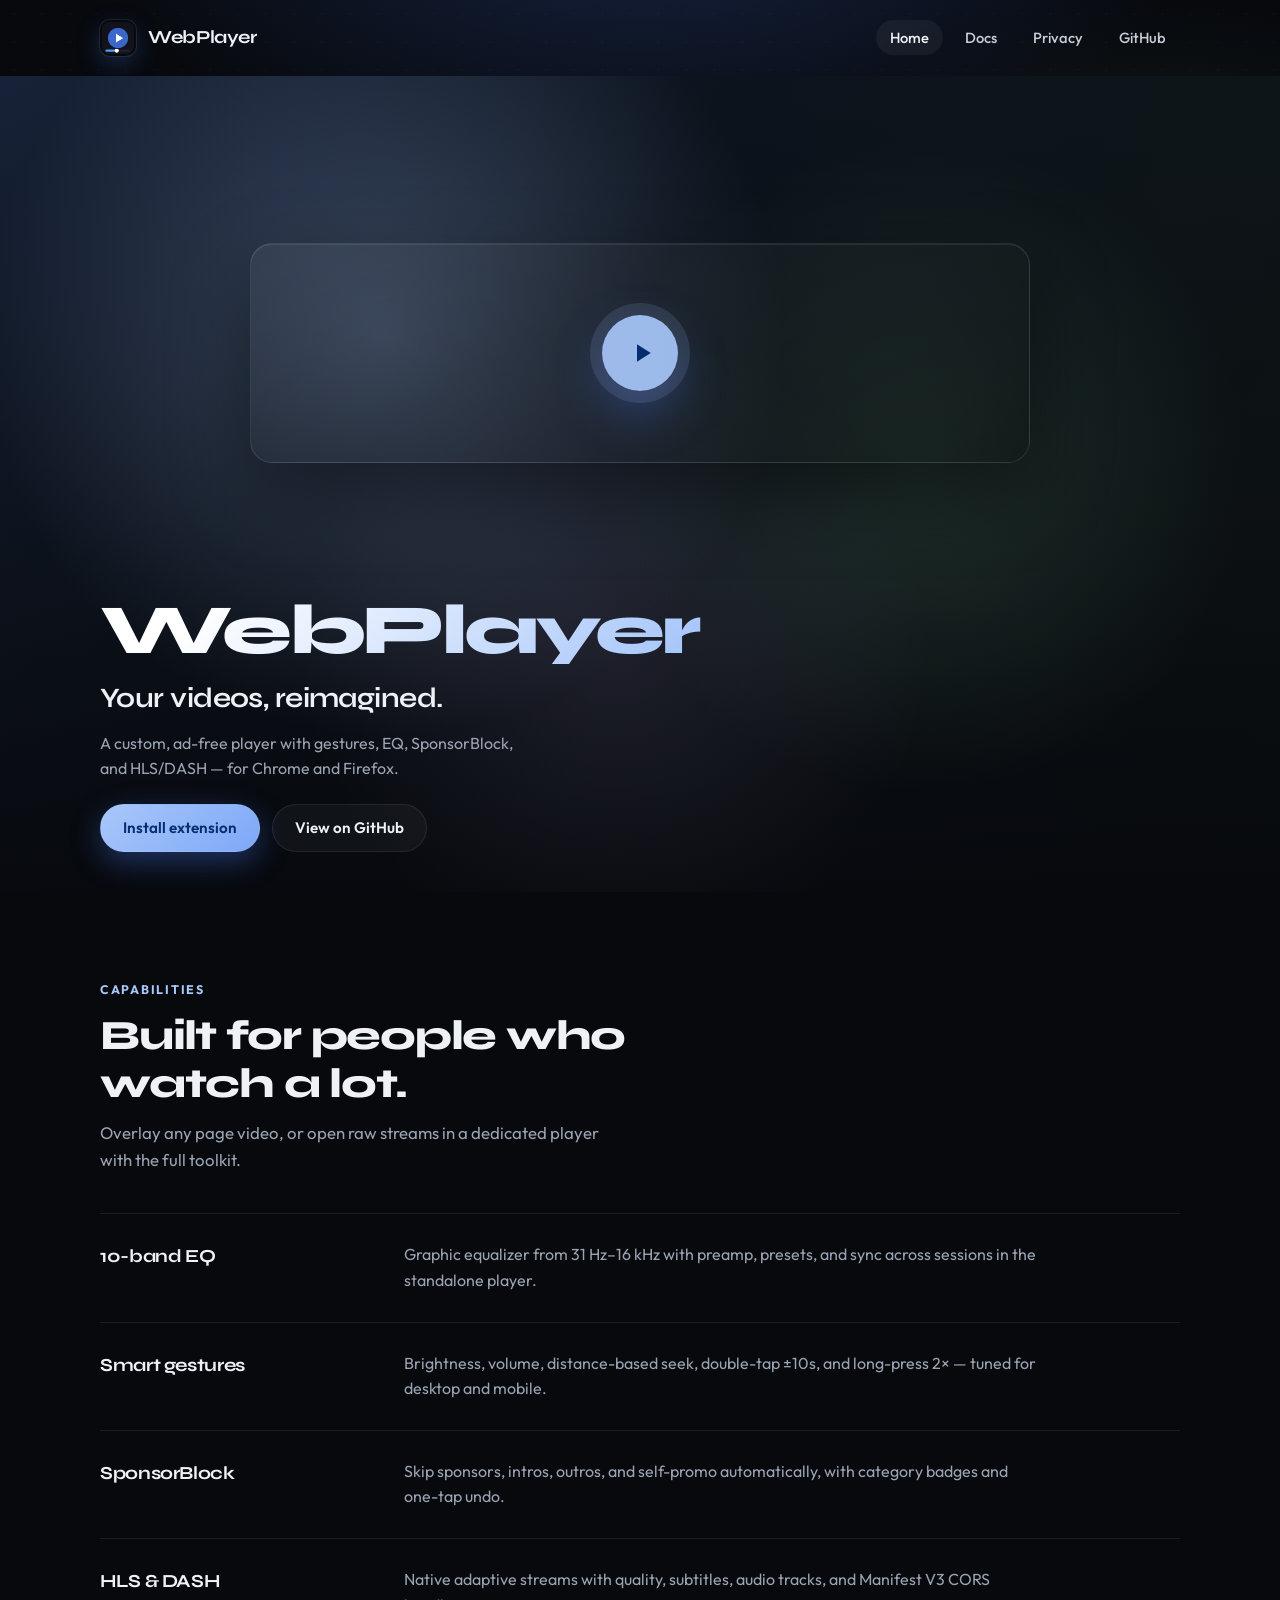
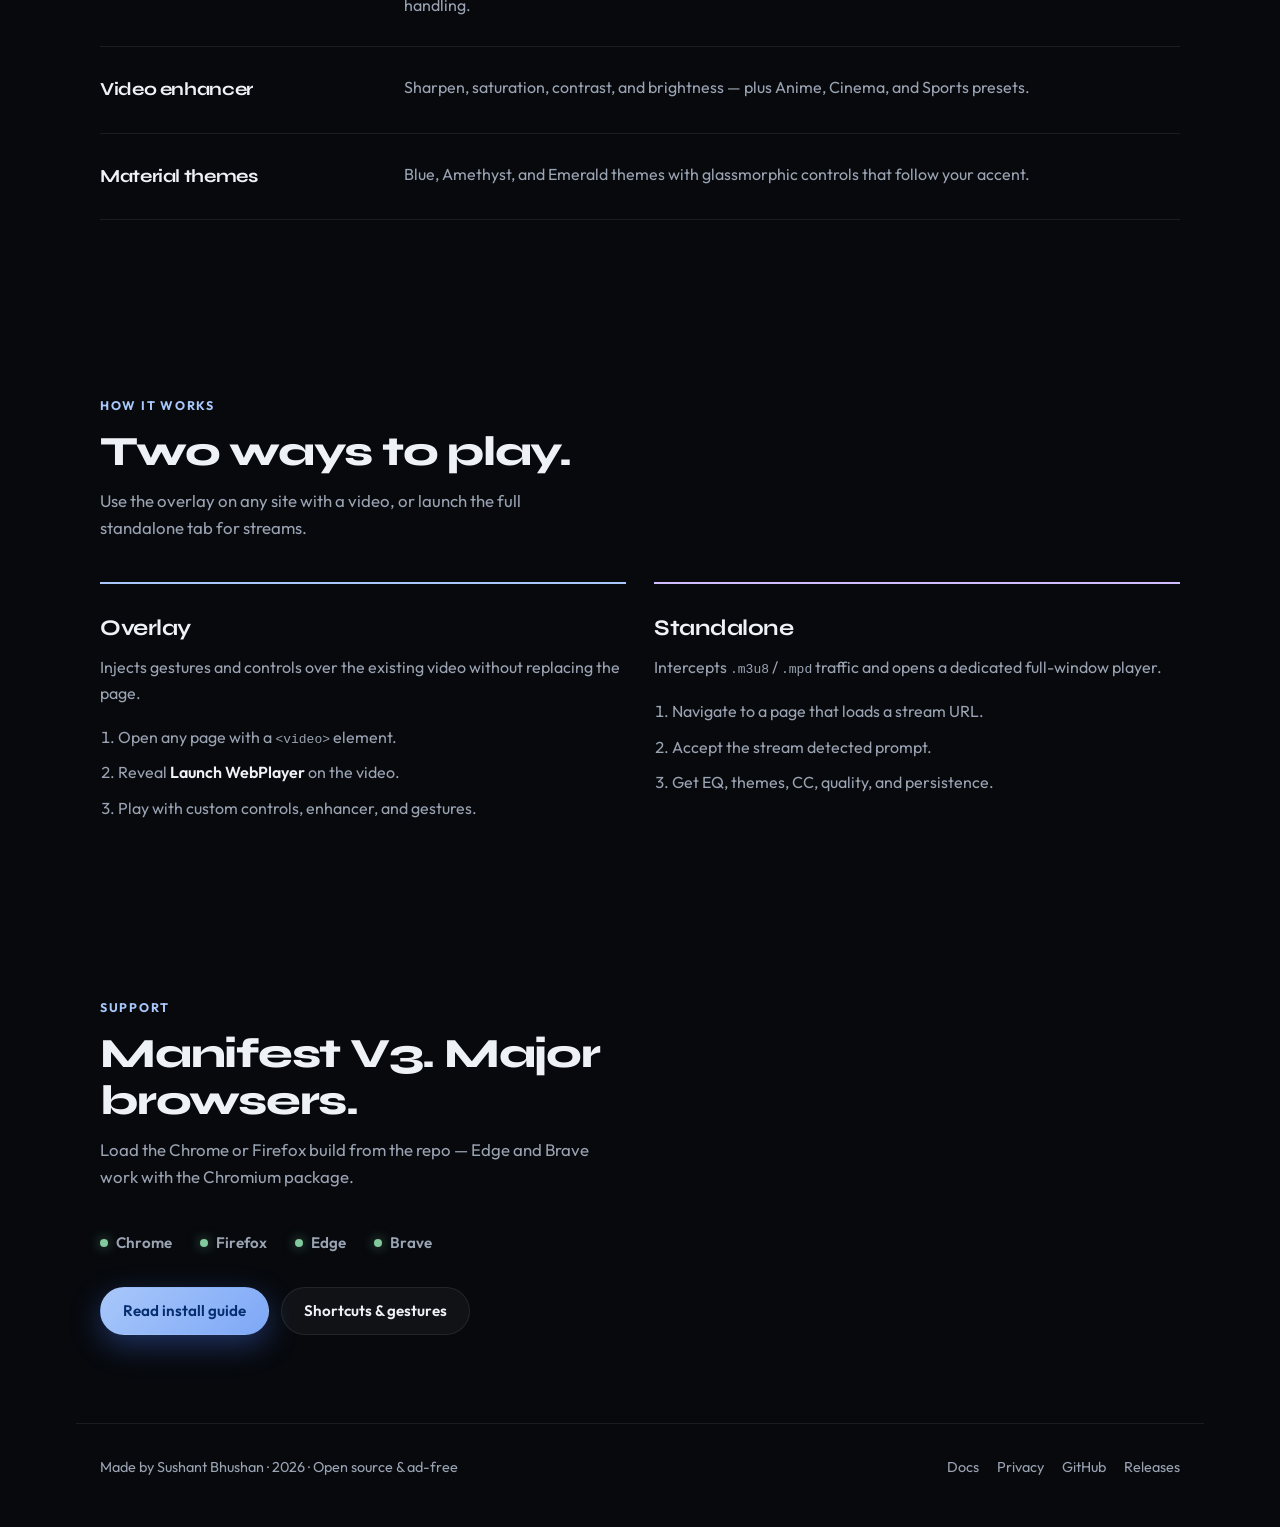
==== docs/index.html @ fa6baf74 "feat: add project marketing and documentation website" ====
<!DOCTYPE html>
<html lang="en">
<head>
  <meta charset="UTF-8">
  <meta name="viewport" content="width=device-width, initial-scale=1, viewport-fit=cover">
  <meta name="theme-color" content="#07090D">
  <meta name="description" content="WebPlayer — a feature-rich browser extension that replaces the standard web video experience with a custom, ad-free player.">
  <title>WebPlayer — Custom video player for the web</title>
  <link rel="icon" href="assets/icon32.png" type="image/png">
  <link rel="preconnect" href="https://fonts.googleapis.com">
  <link rel="preconnect" href="https://fonts.gstatic.com" crossorigin>
  <link href="https://fonts.googleapis.com/css2?family=Outfit:wght@400;500;600;700&family=Syne:wght@600;700;800&display=swap" rel="stylesheet">
  <link rel="stylesheet" href="assets/site.css">
</head>
<body>
  <div class="atmosphere" aria-hidden="true"></div>
  <div class="page">
    <header>
      <nav class="site-nav" aria-label="Primary">
        <a class="brand" href="index.html">
          <img src="assets/icon128.png" width="36" height="36" alt="">
          WebPlayer
        </a>
        <button class="nav-toggle" type="button" aria-expanded="false" aria-controls="nav-menu" aria-label="Menu">☰</button>
        <ul class="nav-links" id="nav-menu">
          <li><a href="index.html" aria-current="page">Home</a></li>
          <li><a href="docs.html">Docs</a></li>
          <li><a href="privacy.html">Privacy</a></li>
          <li><a href="https://github.com/sbhushan01/WebPlayer" rel="noopener noreferrer" target="_blank">GitHub</a></li>
        </ul>
      </nav>
    </header>

    <section class="hero" aria-label="Introduction">
      <div class="hero-visual" aria-hidden="true">
        <div class="hero-stage">
          <div class="play-mark">
            <svg viewBox="0 0 24 24" fill="currentColor" aria-hidden="true"><path d="M8 5v14l11-7z"/></svg>
          </div>
        </div>
      </div>
      <div class="hero-content">
        <p class="hero-brand">WebPlayer</p>
        <h1 class="hero-line">Your videos, reimagined.</h1>
        <p class="hero-sub">A custom, ad-free player with gestures, EQ, SponsorBlock, and HLS/DASH — for Chrome and Firefox.</p>
        <div class="cta-row">
          <a class="btn btn-primary" href="docs.html#install">Install extension</a>
          <a class="btn btn-ghost" href="https://github.com/sbhushan01/WebPlayer" rel="noopener noreferrer" target="_blank">View on GitHub</a>
        </div>
      </div>
    </section>

    <section class="section" id="features" aria-labelledby="features-title">
      <p class="section-kicker">Capabilities</p>
      <h2 class="section-title" id="features-title">Built for people who watch a lot.</h2>
      <p class="section-lead">Overlay any page video, or open raw streams in a dedicated player with the full toolkit.</p>

      <div class="feature-list">
        <div class="feature-row">
          <h3>10-band EQ</h3>
          <p>Graphic equalizer from 31 Hz–16 kHz with preamp, presets, and sync across sessions in the standalone player.</p>
        </div>
        <div class="feature-row">
          <h3>Smart gestures</h3>
          <p>Brightness, volume, distance-based seek, double-tap ±10s, and long-press 2× — tuned for desktop and mobile.</p>
        </div>
        <div class="feature-row">
          <h3>SponsorBlock</h3>
          <p>Skip sponsors, intros, outros, and self-promo automatically, with category badges and one-tap undo.</p>
        </div>
        <div class="feature-row">
          <h3>HLS &amp; DASH</h3>
          <p>Native adaptive streams with quality, subtitles, audio tracks, and Manifest V3 CORS handling.</p>
        </div>
        <div class="feature-row">
          <h3>Video enhancer</h3>
          <p>Sharpen, saturation, contrast, and brightness — plus Anime, Cinema, and Sports presets.</p>
        </div>
        <div class="feature-row">
          <h3>Material themes</h3>
          <p>Blue, Amethyst, and Emerald themes with glassmorphic controls that follow your accent.</p>
        </div>
      </div>
    </section>

    <section class="section" id="how" aria-labelledby="how-title">
      <p class="section-kicker">How it works</p>
      <h2 class="section-title" id="how-title">Two ways to play.</h2>
      <p class="section-lead">Use the overlay on any site with a video, or launch the full standalone tab for streams.</p>

      <div class="modes">
        <article class="mode">
          <h3>Overlay</h3>
          <p>Injects gestures and controls over the existing video without replacing the page.</p>
          <ol>
            <li>Open any page with a <code>&lt;video&gt;</code> element.</li>
            <li>Reveal <strong>Launch WebPlayer</strong> on the video.</li>
            <li>Play with custom controls, enhancer, and gestures.</li>
          </ol>
        </article>
        <article class="mode">
          <h3>Standalone</h3>
          <p>Intercepts <code>.m3u8</code> / <code>.mpd</code> traffic and opens a dedicated full-window player.</p>
          <ol>
            <li>Navigate to a page that loads a stream URL.</li>
            <li>Accept the stream detected prompt.</li>
            <li>Get EQ, themes, CC, quality, and persistence.</li>
          </ol>
        </article>
      </div>
    </section>

    <section class="section" aria-labelledby="browsers-title">
      <p class="section-kicker">Support</p>
      <h2 class="section-title" id="browsers-title">Manifest V3. Major browsers.</h2>
      <p class="section-lead">Load the Chrome or Firefox build from the repo — Edge and Brave work with the Chromium package.</p>
      <div class="browsers">
        <span><i aria-hidden="true"></i> Chrome</span>
        <span><i aria-hidden="true"></i> Firefox</span>
        <span><i aria-hidden="true"></i> Edge</span>
        <span><i aria-hidden="true"></i> Brave</span>
      </div>
      <div class="cta-row" style="margin-top: 32px;">
        <a class="btn btn-primary" href="docs.html#install">Read install guide</a>
        <a class="btn btn-ghost" href="docs.html">Shortcuts &amp; gestures</a>
      </div>
    </section>

    <footer class="site-footer">
      <p>Made by Sushant Bhushan · <span id="year">2026</span> · Open source &amp; ad-free</p>
      <ul class="footer-links">
        <li><a href="docs.html">Docs</a></li>
        <li><a href="privacy.html">Privacy</a></li>
        <li><a href="https://github.com/sbhushan01/WebPlayer" rel="noopener noreferrer" target="_blank">GitHub</a></li>
        <li><a href="https://github.com/sbhushan01/WebPlayer/releases" rel="noopener noreferrer" target="_blank">Releases</a></li>
      </ul>
    </footer>
  </div>
  <script src="assets/site.js"></script>
</body>
</html>
---- docs/assets/site.css ----
/* WebPlayer marketing site
   Brand: cinematic charcoal + Material blue accent
   Type: Syne (display) + Outfit (body)
*/

*, *::before, *::after { box-sizing: border-box; margin: 0; padding: 0; }

:root {
  --bg: #07090D;
  --bg-elevated: #10141C;
  --ink: #EEF1F6;
  --ink-muted: #9AA3B2;
  --accent: #A8C7FA;
  --accent-deep: #4A7FFF;
  --accent-on: #062E6F;
  --emerald: #82C99E;
  --amethyst: #D0BCFF;
  --line: rgba(255, 255, 255, 0.08);
  --glow: rgba(168, 199, 250, 0.35);
  --radius: 18px;
  --font-display: "Syne", "Segoe UI", sans-serif;
  --font-body: "Outfit", "Segoe UI", sans-serif;
  --max: 1080px;
  --ease: cubic-bezier(0.22, 1, 0.36, 1);
}

html { scroll-behavior: smooth; }

@media (prefers-reduced-motion: reduce) {
  html { scroll-behavior: auto; }
  *, *::before, *::after {
    animation-duration: 0.01ms !important;
    animation-iteration-count: 1 !important;
    transition-duration: 0.01ms !important;
  }
}

body {
  background: var(--bg);
  color: var(--ink);
  font-family: var(--font-body);
  font-weight: 400;
  line-height: 1.6;
  min-height: 100dvh;
  overflow-x: hidden;
  -webkit-font-smoothing: antialiased;
}

a { color: var(--accent); text-decoration: none; }
a:hover { text-decoration: underline; text-underline-offset: 3px; }
img { display: block; max-width: 100%; }

/* ── Atmosphere ─────────────────────────────────────────────── */
.atmosphere {
  position: fixed;
  inset: 0;
  z-index: 0;
  pointer-events: none;
  overflow: hidden;
  background:
    radial-gradient(ellipse 80% 55% at 50% -10%, rgba(74, 127, 255, 0.22), transparent 55%),
    radial-gradient(ellipse 50% 40% at 90% 20%, rgba(130, 201, 158, 0.08), transparent 50%),
    radial-gradient(ellipse 40% 35% at 10% 70%, rgba(208, 188, 255, 0.07), transparent 45%),
    var(--bg);
}

.atmosphere::after {
  content: "";
  position: absolute;
  inset: 0;
  background-image: radial-gradient(rgba(255, 255, 255, 0.035) 1px, transparent 1px);
  background-size: 28px 28px;
  mask-image: linear-gradient(to bottom, rgba(0, 0, 0, 0.7), transparent 70%);
}

.page {
  position: relative;
  z-index: 1;
}

/* ── Nav ─────────────────────────────────────────────────────── */
.site-nav {
  display: flex;
  align-items: center;
  justify-content: space-between;
  gap: 16px;
  max-width: calc(var(--max) + 48px);
  margin: 0 auto;
  padding: 20px 24px;
}

.brand {
  display: flex;
  align-items: center;
  gap: 12px;
  color: var(--ink);
  text-decoration: none;
  font-family: var(--font-display);
  font-weight: 700;
  font-size: 1.15rem;
  letter-spacing: -0.02em;
}

.brand:hover { text-decoration: none; color: var(--ink); }

.brand img {
  width: 36px;
  height: 36px;
  border-radius: 10px;
  box-shadow: 0 0 0 1px var(--line), 0 8px 24px rgba(74, 127, 255, 0.25);
}

.nav-links {
  display: flex;
  align-items: center;
  gap: 8px;
  list-style: none;
}

.nav-links a {
  color: #C5CDD8;
  font-size: 0.92rem;
  font-weight: 500;
  padding: 8px 14px;
  border-radius: 999px;
  text-decoration: none;
  transition: color 0.2s var(--ease), background 0.2s var(--ease);
}

.nav-links a:hover,
.nav-links a[aria-current="page"] {
  color: var(--ink);
  background: rgba(255, 255, 255, 0.05);
  text-decoration: none;
}

.nav-toggle {
  display: none;
  width: 44px;
  height: 44px;
  border: 1px solid var(--line);
  border-radius: 12px;
  background: rgba(255, 255, 255, 0.04);
  color: var(--ink);
  cursor: pointer;
  align-items: center;
  justify-content: center;
  font-size: 1.2rem;
}

/* ── Hero ────────────────────────────────────────────────────── */
.hero {
  position: relative;
  min-height: calc(100dvh - 84px);
  display: flex;
  flex-direction: column;
  justify-content: flex-end;
  overflow: hidden;
}

.hero-visual {
  position: absolute;
  inset: 0;
  z-index: 0;
}

.hero-stage {
  position: absolute;
  inset: 0;
  border-radius: 0;
  border: none;
  background:
    linear-gradient(180deg, rgba(7, 9, 13, 0.15) 0%, rgba(7, 9, 13, 0.55) 55%, rgba(7, 9, 13, 0.97) 100%),
    linear-gradient(120deg, #1a2740 0%, #0d1520 42%, #121a16 100%);
  box-shadow: none;
  overflow: hidden;
}

.hero-stage::before {
  content: "";
  position: absolute;
  inset: 0;
  background:
    radial-gradient(circle at 30% 32%, rgba(168, 199, 250, 0.28), transparent 38%),
    radial-gradient(circle at 72% 48%, rgba(130, 201, 158, 0.16), transparent 32%),
    radial-gradient(circle at 48% 70%, rgba(208, 188, 255, 0.1), transparent 36%);
  animation: glow-drift 14s ease-in-out infinite alternate;
}

.hero-stage::after {
  content: "";
  position: absolute;
  left: 50%;
  top: 34%;
  transform: translate(-50%, -50%);
  width: min(72%, 780px);
  height: min(28vh, 220px);
  border-radius: 22px;
  border: 1px solid rgba(255, 255, 255, 0.1);
  background: linear-gradient(160deg, rgba(255,255,255,0.05), rgba(0,0,0,0.25));
  box-shadow: 0 30px 80px rgba(0, 0, 0, 0.45), inset 0 1px 0 rgba(255,255,255,0.08);
  pointer-events: none;
}

.play-mark {
  position: absolute;
  top: 34%;
  left: 50%;
  transform: translate(-50%, -50%);
  width: 76px;
  height: 76px;
  border-radius: 50%;
  background: rgba(168, 199, 250, 0.92);
  color: var(--accent-on);
  display: grid;
  place-items: center;
  box-shadow: 0 0 0 12px rgba(168, 199, 250, 0.12), 0 20px 50px rgba(74, 127, 255, 0.35);
  animation: pulse-soft 3.2s ease-in-out infinite;
  z-index: 1;
}

.play-mark svg { width: 30px; height: 30px; margin-left: 3px; }

.hero-content {
  position: relative;
  z-index: 2;
  max-width: calc(var(--max) + 48px);
  margin: 0 auto;
  padding: 16px 24px 40px;
  width: 100%;
}

.hero-brand {
  font-family: var(--font-display);
  font-size: clamp(2.4rem, 7vw, 4.4rem);
  font-weight: 800;
  letter-spacing: -0.045em;
  line-height: 0.95;
  margin-bottom: 12px;
  background: linear-gradient(135deg, #fff 10%, var(--accent) 55%, var(--emerald) 100%);
  -webkit-background-clip: text;
  background-clip: text;
  -webkit-text-fill-color: transparent;
}

.hero-line {
  font-family: var(--font-display);
  font-size: clamp(1.2rem, 2.8vw, 1.75rem);
  font-weight: 650;
  letter-spacing: -0.02em;
  max-width: 22ch;
  margin-bottom: 10px;
}

.hero-sub {
  color: var(--ink-muted);
  font-size: 1rem;
  max-width: 40ch;
  margin-bottom: 22px;
}

.cta-row {
  display: flex;
  flex-wrap: wrap;
  gap: 12px;
  align-items: center;
}

.btn {
  display: inline-flex;
  align-items: center;
  justify-content: center;
  gap: 8px;
  min-height: 48px;
  padding: 0 22px;
  border-radius: 999px;
  font-family: var(--font-body);
  font-size: 0.95rem;
  font-weight: 600;
  border: 1px solid transparent;
  cursor: pointer;
  text-decoration: none;
  transition: transform 0.2s var(--ease), box-shadow 0.2s var(--ease), background 0.2s var(--ease);
}

.btn:hover { text-decoration: none; transform: translateY(-1px); }
.btn:active { transform: scale(0.98); }
.btn:focus-visible {
  outline: 2px solid var(--accent);
  outline-offset: 3px;
}

.btn-primary {
  background: linear-gradient(135deg, var(--accent), #7EA8F7);
  color: var(--accent-on);
  box-shadow: 0 10px 30px rgba(74, 127, 255, 0.35);
}

.btn-primary:hover { color: var(--accent-on); box-shadow: 0 14px 36px rgba(74, 127, 255, 0.45); }

.btn-ghost {
  background: rgba(255, 255, 255, 0.04);
  color: var(--ink);
  border-color: var(--line);
}

.btn-ghost:hover { background: rgba(255, 255, 255, 0.08); color: var(--ink); }

@keyframes glow-drift {
  from { transform: scale(1) translate(0, 0); opacity: 0.9; }
  to { transform: scale(1.08) translate(2%, -2%); opacity: 1; }
}

@keyframes pulse-soft {
  0%, 100% { transform: translate(-50%, -50%) scale(1); }
  50% { transform: translate(-50%, -50%) scale(1.04); }
}

@keyframes rise {
  from { opacity: 0; transform: translateY(18px); }
  to { opacity: 1; transform: translateY(0); }
}

.hero-content > * {
  animation: rise 0.7s var(--ease) both;
}
.hero-content > *:nth-child(2) { animation-delay: 0.08s; }
.hero-content > *:nth-child(3) { animation-delay: 0.14s; }
.hero-content > *:nth-child(4) { animation-delay: 0.2s; }

/* ── Sections ────────────────────────────────────────────────── */
.section {
  max-width: calc(var(--max) + 48px);
  margin: 0 auto;
  padding: 88px 24px;
}

.section-kicker {
  font-size: 0.78rem;
  font-weight: 700;
  letter-spacing: 0.14em;
  text-transform: uppercase;
  color: var(--accent);
  margin-bottom: 12px;
}

.section-title {
  font-family: var(--font-display);
  font-size: clamp(1.8rem, 4vw, 2.6rem);
  font-weight: 750;
  letter-spacing: -0.03em;
  line-height: 1.15;
  margin-bottom: 12px;
  max-width: 18ch;
}

.section-lead {
  color: var(--ink-muted);
  max-width: 46ch;
  font-size: 1.05rem;
  margin-bottom: 40px;
}

.feature-list {
  display: grid;
  gap: 0;
  border-top: 1px solid var(--line);
}

.feature-row {
  display: grid;
  grid-template-columns: minmax(140px, 0.35fr) 1fr;
  gap: 20px 32px;
  padding: 28px 0;
  border-bottom: 1px solid var(--line);
}

.feature-row h3 {
  font-family: var(--font-display);
  font-size: 1.15rem;
  font-weight: 700;
  letter-spacing: -0.02em;
}

.feature-row p {
  color: var(--ink-muted);
  max-width: 58ch;
}

.modes {
  display: grid;
  grid-template-columns: 1fr 1fr;
  gap: 28px;
}

.mode {
  padding: 8px 0 0;
  border-top: 2px solid var(--accent);
}

.mode:nth-child(2) { border-top-color: var(--amethyst); }

.mode h3 {
  font-family: var(--font-display);
  font-size: 1.4rem;
  font-weight: 700;
  margin: 18px 0 10px;
  letter-spacing: -0.02em;
}

.mode p { color: var(--ink-muted); margin-bottom: 18px; }

.mode ol {
  margin-left: 1.15rem;
  color: var(--ink-muted);
  display: grid;
  gap: 10px;
}

.mode ol strong { color: var(--ink); font-weight: 600; }

.browsers {
  display: flex;
  flex-wrap: wrap;
  gap: 12px 28px;
  color: var(--ink-muted);
  font-weight: 600;
  font-size: 0.95rem;
}

.browsers span {
  display: inline-flex;
  align-items: center;
  gap: 8px;
}

.browsers i {
  width: 8px;
  height: 8px;
  border-radius: 50%;
  background: var(--emerald);
  box-shadow: 0 0 12px rgba(130, 201, 158, 0.6);
}

/* ── Docs / Privacy prose ────────────────────────────────────── */
.prose-page {
  max-width: calc(var(--max) + 48px);
  margin: 0 auto;
  padding: 40px 24px 96px;
}

.prose-page h1 {
  font-family: var(--font-display);
  font-size: clamp(2.2rem, 5vw, 3.2rem);
  font-weight: 800;
  letter-spacing: -0.04em;
  margin-bottom: 12px;
}

.prose-page .lede {
  color: var(--ink-muted);
  font-size: 1.1rem;
  max-width: 48ch;
  margin-bottom: 40px;
}

.toc {
  display: flex;
  flex-wrap: wrap;
  gap: 8px;
  margin-bottom: 48px;
}

.toc a {
  color: var(--ink-muted);
  border: 1px solid var(--line);
  border-radius: 999px;
  padding: 8px 14px;
  font-size: 0.88rem;
  font-weight: 500;
  text-decoration: none;
}

.toc a:hover {
  color: var(--ink);
  background: rgba(255, 255, 255, 0.05);
  text-decoration: none;
}

.prose-block {
  padding: 36px 0;
  border-top: 1px solid var(--line);
}

.prose-block h2 {
  font-family: var(--font-display);
  font-size: 1.45rem;
  font-weight: 700;
  letter-spacing: -0.02em;
  margin-bottom: 14px;
  scroll-margin-top: 24px;
}

.prose-block p,
.prose-block li {
  color: var(--ink-muted);
  max-width: 62ch;
}

.prose-block p + p { margin-top: 12px; }

.prose-block ol,
.prose-block ul {
  margin: 12px 0 0 1.2rem;
  display: grid;
  gap: 8px;
}

.prose-block code,
.prose-page code {
  font-family: ui-monospace, "Cascadia Code", monospace;
  font-size: 0.9em;
  background: rgba(255, 255, 255, 0.06);
  padding: 0.1em 0.4em;
  border-radius: 6px;
  color: var(--accent);
}

.shortcut-table,
.gesture-table {
  width: 100%;
  max-width: 640px;
  border-collapse: collapse;
  margin-top: 16px;
}

.shortcut-table th,
.shortcut-table td,
.gesture-table th,
.gesture-table td {
  text-align: left;
  padding: 12px 0;
  border-bottom: 1px solid var(--line);
  vertical-align: top;
}

.shortcut-table th,
.gesture-table th {
  color: var(--ink-muted);
  font-size: 0.78rem;
  font-weight: 600;
  letter-spacing: 0.08em;
  text-transform: uppercase;
}

.shortcut-table td:first-child,
.gesture-table td:first-child {
  width: 42%;
  color: var(--ink);
  font-weight: 600;
}

.shortcut-table kbd {
  display: inline-block;
  background: rgba(255, 255, 255, 0.07);
  border: 1px solid var(--line);
  border-radius: 8px;
  padding: 3px 8px;
  font-family: ui-monospace, monospace;
  font-size: 0.82rem;
  color: var(--accent);
}

.note {
  margin-top: 16px;
  padding: 14px 16px;
  border-left: 3px solid var(--accent);
  background: rgba(168, 199, 250, 0.06);
  color: var(--ink-muted);
  max-width: 62ch;
  border-radius: 0 12px 12px 0;
}

/* ── Footer ──────────────────────────────────────────────────── */
.site-footer {
  border-top: 1px solid var(--line);
  max-width: calc(var(--max) + 48px);
  margin: 0 auto;
  padding: 32px 24px 48px;
  display: flex;
  flex-wrap: wrap;
  gap: 16px 32px;
  justify-content: space-between;
  color: var(--ink-muted);
  font-size: 0.9rem;
}

.footer-links {
  display: flex;
  flex-wrap: wrap;
  gap: 8px 18px;
  list-style: none;
}

.footer-links a {
  color: var(--ink-muted);
  text-decoration: none;
}

.footer-links a:hover { color: var(--ink); }

/* ── Responsive ──────────────────────────────────────────────── */
@media (max-width: 800px) {
  .nav-toggle { display: inline-flex; }

  .nav-links {
    display: none;
    position: absolute;
    top: 76px;
    right: 24px;
    left: 24px;
    flex-direction: column;
    align-items: stretch;
    padding: 12px;
    background: rgba(16, 20, 28, 0.96);
    border: 1px solid var(--line);
    border-radius: 16px;
    backdrop-filter: blur(16px);
    z-index: 20;
  }

  .nav-links.open { display: flex; }

  .hero-stage::after {
    width: min(88%, 920px);
    height: min(32vh, 220px);
    top: 38%;
  }
  .play-mark { width: 64px; height: 64px; top: 38%; }
  .play-mark svg { width: 26px; height: 26px; }

  .feature-row { grid-template-columns: 1fr; gap: 8px; }
  .modes { grid-template-columns: 1fr; }
  .section { padding: 64px 24px; }
}

@media (max-width: 480px) {
  .hero-brand { font-size: 2.6rem; }
  .cta-row .btn { width: 100%; }
}
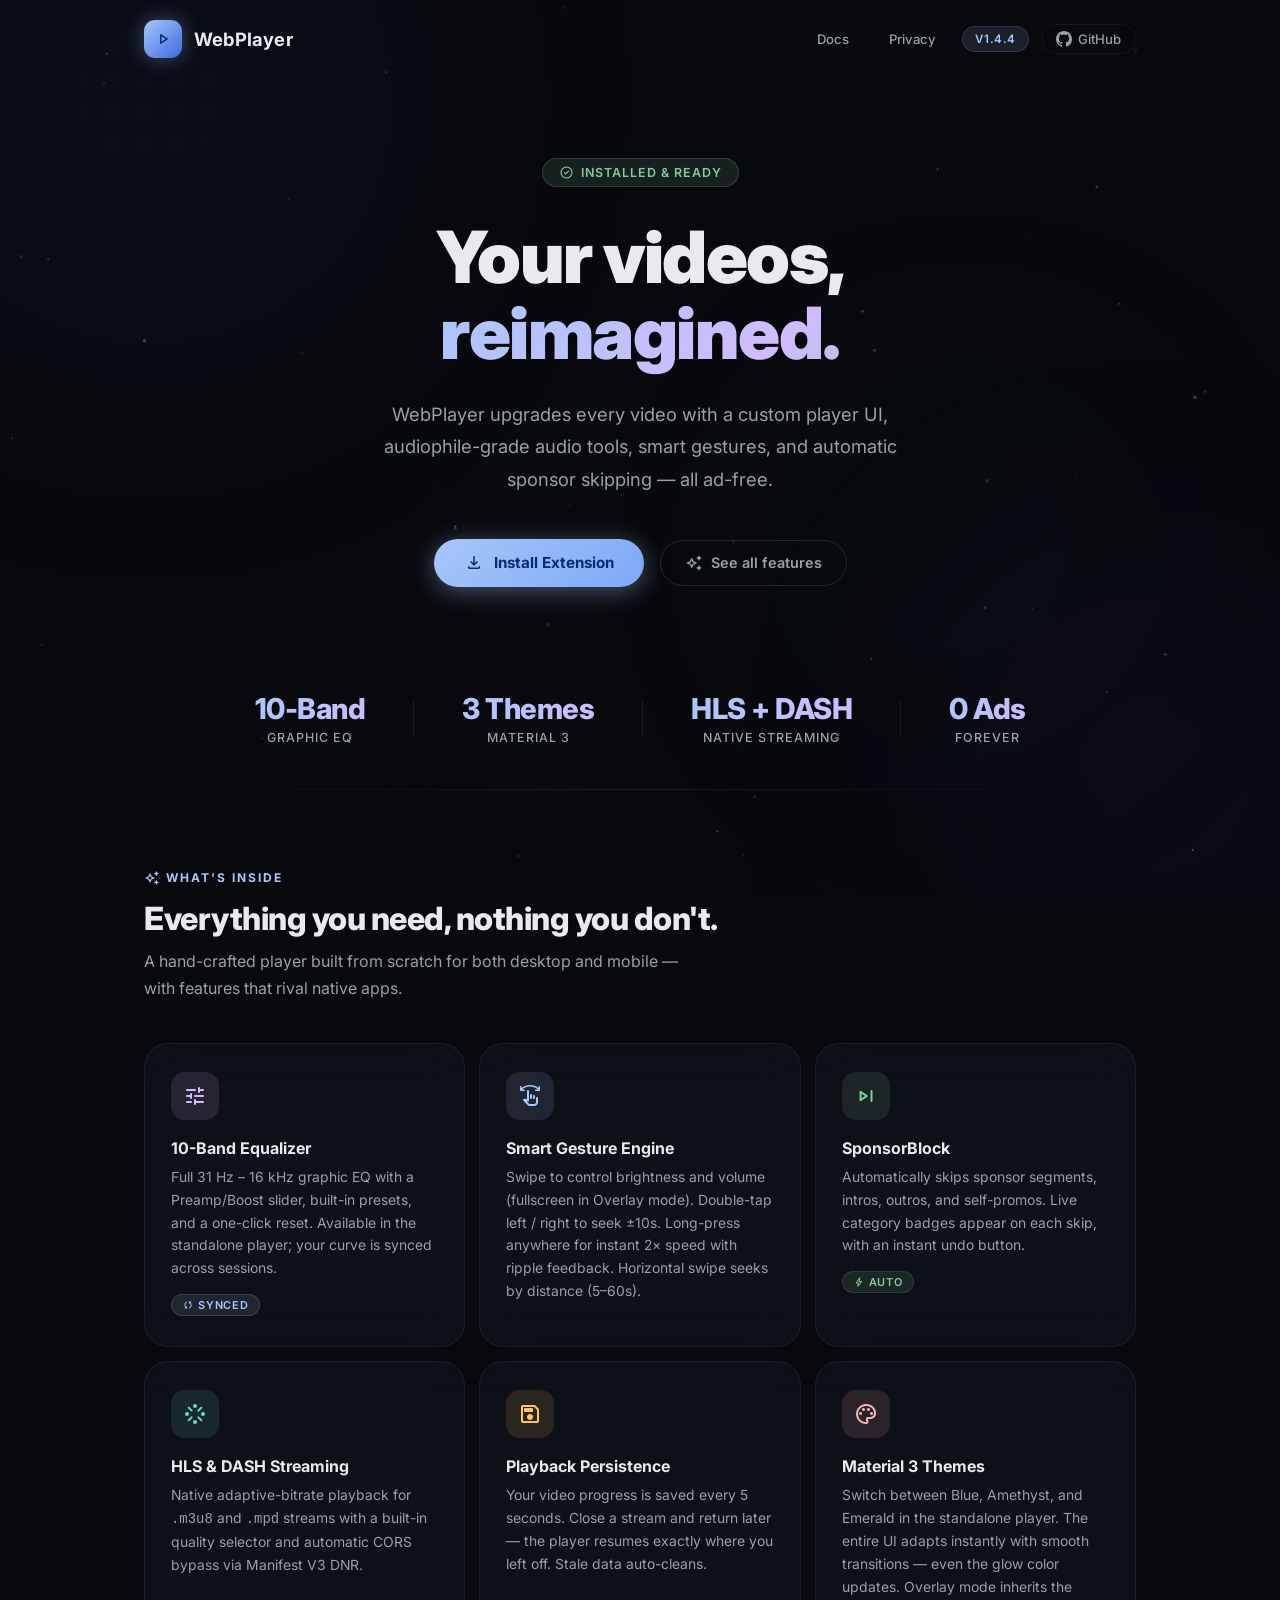
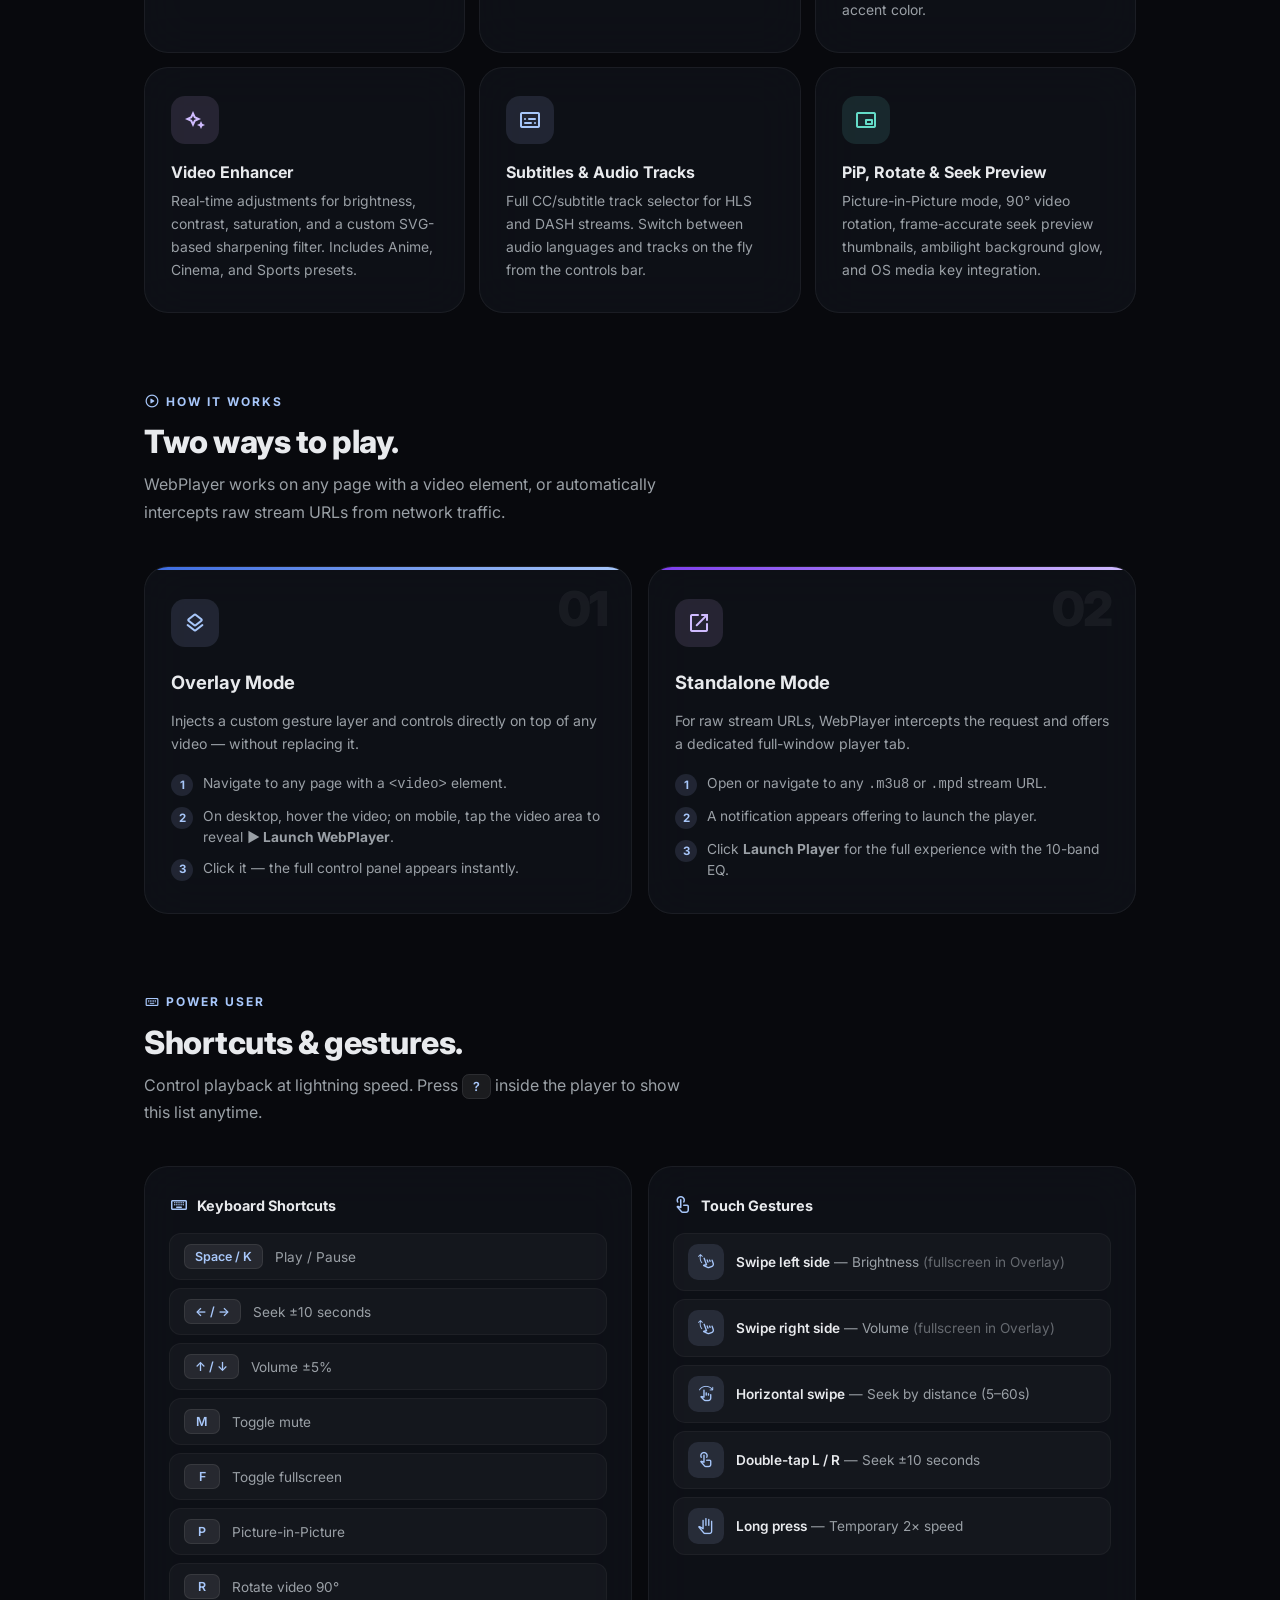
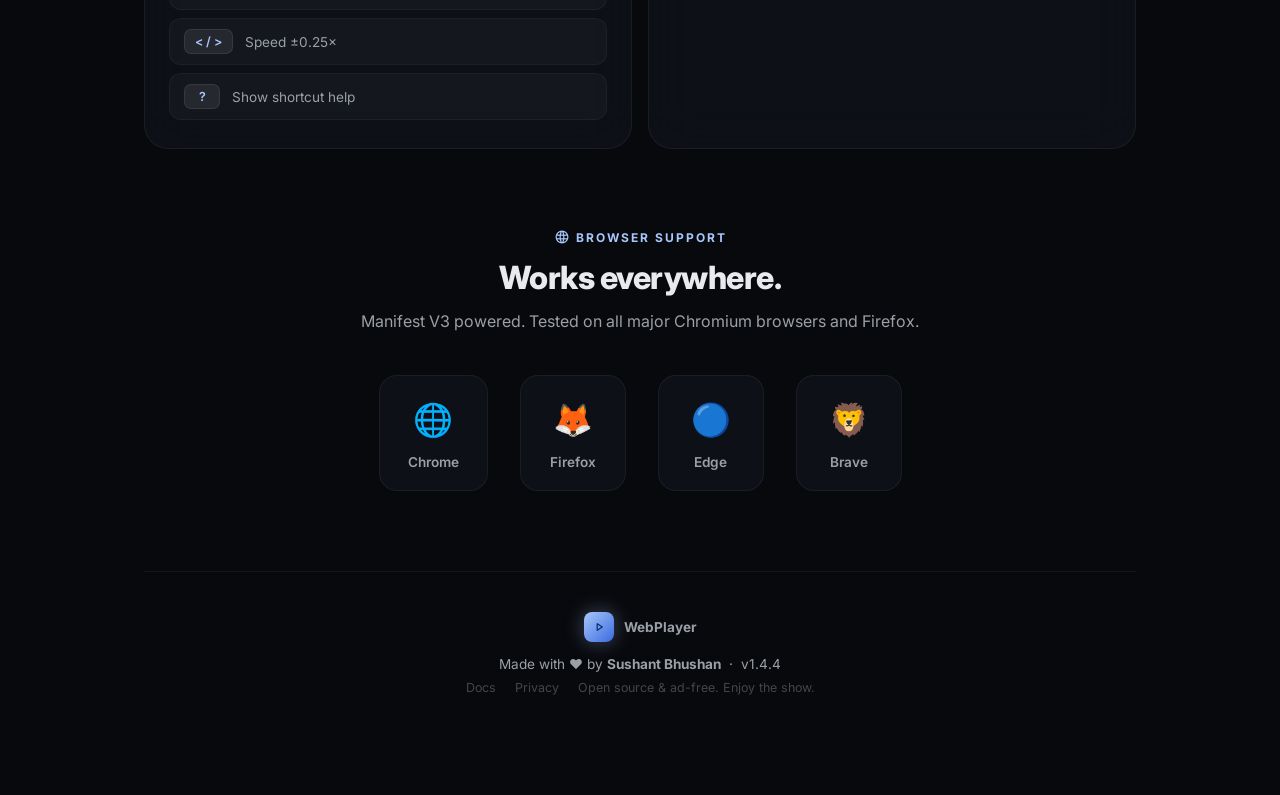
==== commit 07440ad2: "feat: add documentation index page and welcome script" ====
--- a/docs/index.html
+++ b/docs/index.html
@@ -1,141 +1,898 @@
 <!DOCTYPE html>
 <html lang="en">
 <head>
-  <meta charset="UTF-8">
-  <meta name="viewport" content="width=device-width, initial-scale=1, viewport-fit=cover">
-  <meta name="theme-color" content="#07090D">
-  <meta name="description" content="WebPlayer — a feature-rich browser extension that replaces the standard web video experience with a custom, ad-free player.">
-  <title>WebPlayer — Custom video player for the web</title>
-  <link rel="icon" href="assets/icon32.png" type="image/png">
-  <link rel="preconnect" href="https://fonts.googleapis.com">
-  <link rel="preconnect" href="https://fonts.gstatic.com" crossorigin>
-  <link href="https://fonts.googleapis.com/css2?family=Outfit:wght@400;500;600;700&family=Syne:wght@600;700;800&display=swap" rel="stylesheet">
-  <link rel="stylesheet" href="assets/site.css">
+    <meta charset="UTF-8">
+    <meta name="viewport" content="width=device-width, initial-scale=1.0">
+    <meta name="theme-color" content="#08090D">
+    <title>WebPlayer</title>
+    <link href="https://fonts.googleapis.com/css2?family=Inter:wght@300;400;500;600;700;900&display=swap" rel="stylesheet">
+    <link href="https://fonts.googleapis.com/css2?family=Material+Symbols+Rounded:opsz,wght,FILL,GRAD@24,400,1,0" rel="stylesheet">
+    <style>
+        *, *::before, *::after { box-sizing: border-box; margin: 0; padding: 0; }
+
+        :root {
+            --bg:               #08090D;
+            --bg-alt:           #0E1018;
+            --surface:          rgba(18, 20, 28, 0.65);
+            --surface-solid:    #12141C;
+            --primary:          #A8C7FA;
+            --primary-dim:      rgba(168, 199, 250, 0.12);
+            --primary-glow:     rgba(168, 199, 250, 0.45);
+            --secondary:        #D0BCFF;
+            --secondary-dim:    rgba(208, 188, 255, 0.12);
+            --tertiary:         #82C99E;
+            --tertiary-dim:     rgba(130, 201, 158, 0.12);
+            --amber:            #FFC764;
+            --amber-dim:        rgba(255, 199, 100, 0.12);
+            --teal:             #64DCC8;
+            --teal-dim:         rgba(100, 220, 200, 0.12);
+            --rose:             #F2B8B5;
+            --rose-dim:         rgba(242, 184, 181, 0.12);
+            --on-surface:       #E8EAED;
+            --on-surface-var:   #9AA0A6;
+            --glass-border:     1px solid rgba(255, 255, 255, 0.06);
+            --glass-border-hl:  1px solid rgba(255, 255, 255, 0.12);
+            --shadow-lg:        0 8px 40px rgba(0,0,0,0.5);
+            --shadow-glow:      0 0 60px rgba(168,199,250,0.08);
+            --radius-xl:        24px;
+            --radius-lg:        18px;
+            --radius-md:        12px;
+            --radius-sm:        8px;
+            --transition:       cubic-bezier(0.4, 0, 0.2, 1);
+        }
+
+        html { scroll-behavior: smooth; }
+
+        body {
+            background: var(--bg);
+            color: var(--on-surface);
+            font-family: 'Inter', system-ui, -apple-system, sans-serif;
+            min-height: 100vh;
+            overflow-x: hidden;
+            -webkit-font-smoothing: antialiased;
+            -moz-osx-font-smoothing: grayscale;
+        }
+
+        /* ── Animated background ───────────────────────────────────────────── */
+        .bg-canvas {
+            position: fixed; inset: 0; z-index: 0;
+            overflow: hidden; pointer-events: none;
+        }
+        #particles-canvas {
+            position: absolute; inset: 0;
+            width: 100%; height: 100%;
+        }
+        .bg-orb {
+            position: absolute; border-radius: 50%;
+            filter: blur(140px); opacity: 0.12;
+            animation: orb-drift 24s ease-in-out infinite alternate;
+            will-change: transform;
+        }
+        .bg-orb-1 {
+            width: 700px; height: 700px;
+            background: radial-gradient(circle, #3B6AE0, transparent 70%);
+            top: -250px; left: -200px;
+            animation-duration: 20s;
+        }
+        .bg-orb-2 {
+            width: 550px; height: 550px;
+            background: radial-gradient(circle, #7C3AED, transparent 70%);
+            bottom: -150px; right: -150px;
+            animation-duration: 26s; animation-delay: -10s;
+        }
+        .bg-orb-3 {
+            width: 400px; height: 400px;
+            background: radial-gradient(circle, #059669, transparent 70%);
+            top: 40%; left: 60%;
+            animation-duration: 30s; animation-delay: -6s;
+        }
+        @keyframes orb-drift {
+            0%   { transform: translate(0, 0) scale(1); }
+            33%  { transform: translate(50px, -40px) scale(1.06); }
+            66%  { transform: translate(-30px, 25px) scale(0.94); }
+            100% { transform: translate(40px, 15px) scale(1.1); }
+        }
+
+        /* Dot grid */
+        .bg-grid {
+            position: fixed; inset: 0; z-index: 0; pointer-events: none;
+            background-image: radial-gradient(rgba(255,255,255,0.03) 1px, transparent 1px);
+            background-size: 32px 32px;
+        }
+
+        /* ── Layout ───────────────────────────────────────────────────────── */
+        .page-wrapper {
+            position: relative; z-index: 1;
+            max-width: 1040px; margin: 0 auto;
+            padding: 0 24px 100px;
+        }
+
+        /* ── Navbar ───────────────────────────────────────────────────────── */
+        .topbar {
+            display: flex; align-items: center; justify-content: space-between;
+            padding: 20px 0;
+            animation: fade-down 0.6s var(--transition) both;
+        }
+        .topbar-logo {
+            display: flex; align-items: center; gap: 12px;
+        }
+        .logo-icon {
+            width: 38px; height: 38px; border-radius: 11px;
+            background: linear-gradient(135deg, #A8C7FA 0%, #3B6AE0 100%);
+            display: flex; align-items: center; justify-content: center;
+            box-shadow: 0 0 20px rgba(168,199,250,0.35);
+            flex-shrink: 0;
+        }
+        .logo-icon .material-symbols-rounded { font-size: 20px; color: #062E6F; }
+        .logo-text {
+            font-size: 1.15rem; font-weight: 700; color: var(--on-surface);
+            letter-spacing: 0.2px;
+        }
+        .topbar-right { display: flex; align-items: center; gap: 12px; }
+        .version-badge {
+            font-size: 0.72rem; font-weight: 600; padding: 5px 12px;
+            background: var(--primary-dim); color: var(--primary);
+            border-radius: 20px; border: 1px solid rgba(168,199,250,0.15);
+            letter-spacing: 0.6px; text-transform: uppercase;
+        }
+        .github-link {
+            display: flex; align-items: center; gap: 6px;
+            font-size: 0.82rem; font-weight: 500; color: var(--on-surface-var);
+            text-decoration: none; padding: 6px 14px; border-radius: 20px;
+            border: var(--glass-border);
+            transition: all 0.25s var(--transition);
+        }
+        .github-link:hover { color: var(--on-surface); background: rgba(255,255,255,0.06); border-color: rgba(255,255,255,0.12); }
+        .github-link:focus-visible { outline: 2px solid var(--primary); outline-offset: 2px; }
+        .github-link svg { width: 16px; height: 16px; fill: currentColor; }
+
+        /* ── Hero ─────────────────────────────────────────────────────────── */
+        .hero {
+            text-align: center;
+            padding: 80px 0 72px;
+            animation: fade-up 0.8s var(--transition) both;
+        }
+        .hero-badge-row {
+            display: flex; align-items: center; justify-content: center; gap: 10px;
+            margin-bottom: 32px;
+            flex-wrap: wrap;
+        }
+        .hero-badge {
+            display: inline-flex; align-items: center; gap: 7px;
+            font-size: 0.78rem; font-weight: 600; letter-spacing: 1px;
+            text-transform: uppercase;
+            padding: 6px 16px; border-radius: 20px;
+        }
+        .hero-badge--installed {
+            color: var(--tertiary);
+            background: var(--tertiary-dim);
+            border: 1px solid rgba(130, 201, 158, 0.2);
+        }
+        .hero-badge--installed .material-symbols-rounded { font-size: 15px; }
+        .hero-badge--new {
+            color: var(--amber);
+            background: var(--amber-dim);
+            border: 1px solid rgba(255, 199, 100, 0.2);
+        }
+        .hero-badge--new .material-symbols-rounded { font-size: 15px; }
+
+        .hero-heading {
+            font-size: clamp(2.8rem, 7vw, 4.5rem);
+            font-weight: 900;
+            line-height: 1.05;
+            letter-spacing: -1.5px;
+            margin-bottom: 28px;
+        }
+        .hero-heading .gradient-text {
+            background: linear-gradient(135deg, #A8C7FA 0%, #D0BCFF 40%, #82C99E 80%, #64DCC8 100%);
+            background-size: 200% 200%;
+            animation: gradient-shift 6s ease-in-out infinite;
+            -webkit-background-clip: text; -webkit-text-fill-color: transparent;
+            background-clip: text;
+        }
+        @keyframes gradient-shift {
+            0%, 100% { background-position: 0% 50%; }
+            50%      { background-position: 100% 50%; }
+        }
+
+        .hero-sub {
+            font-size: 1.15rem; font-weight: 400;
+            color: var(--on-surface-var);
+            max-width: 580px; margin: 0 auto 44px;
+            line-height: 1.75;
+        }
+        .hero-actions {
+            display: flex; align-items: center; justify-content: center;
+            gap: 16px; flex-wrap: wrap;
+        }
+        .hero-cta {
+            display: inline-flex; align-items: center; gap: 10px;
+            background: linear-gradient(135deg, #A8C7FA 0%, #7EA8F7 100%);
+            color: #062E6F;
+            font-weight: 700; font-size: 0.95rem;
+            padding: 14px 30px; border-radius: 50px;
+            border: none; cursor: pointer;
+            box-shadow: 0 4px 24px rgba(168,199,250,0.4);
+            transition: all 0.25s var(--transition);
+            text-decoration: none;
+        }
+        .hero-cta:hover {
+            transform: translateY(-2px) scale(1.03);
+            box-shadow: 0 8px 40px rgba(168,199,250,0.55);
+        }
+        .hero-cta:focus-visible {
+            outline: 2px solid var(--primary);
+            outline-offset: 3px;
+        }
+        .hero-cta:active { transform: scale(0.97); }
+        .hero-cta .material-symbols-rounded { font-size: 20px; }
+
+        .hero-secondary {
+            display: inline-flex; align-items: center; gap: 8px;
+            background: transparent; color: var(--on-surface-var);
+            font-weight: 600; font-size: 0.9rem;
+            padding: 13px 24px; border-radius: 50px;
+            border: var(--glass-border-hl); cursor: pointer;
+            transition: all 0.25s var(--transition);
+            text-decoration: none;
+        }
+        .hero-secondary:hover { color: var(--on-surface); background: rgba(255,255,255,0.06); }
+        .hero-secondary:focus-visible { outline: 2px solid var(--primary); outline-offset: 3px; }
+        .hero-secondary .material-symbols-rounded { font-size: 18px; }
+
+        /* ── Stats row ────────────────────────────────────────────────────── */
+        .stats-row {
+            display: flex; align-items: center; justify-content: center;
+            gap: 48px; padding: 32px 0;
+            margin-bottom: 12px;
+            animation: fade-up 0.8s 0.15s var(--transition) both;
+        }
+        .stat-item { text-align: center; }
+        .stat-value {
+            font-size: 1.8rem; font-weight: 800;
+            background: linear-gradient(135deg, var(--primary), var(--secondary));
+            -webkit-background-clip: text; -webkit-text-fill-color: transparent;
+            background-clip: text;
+            letter-spacing: -0.5px;
+        }
+        .stat-label {
+            font-size: 0.78rem; font-weight: 500; color: var(--on-surface-var);
+            text-transform: uppercase; letter-spacing: 1px;
+            margin-top: 4px;
+        }
+        .stat-divider {
+            width: 1px; height: 36px; background: rgba(255,255,255,0.08);
+        }
+
+        /* ── Divider ──────────────────────────────────────────────────────── */
+        .divider {
+            height: 1px;
+            background: linear-gradient(90deg, transparent, rgba(255,255,255,0.08), transparent);
+            margin: 0 0 80px;
+        }
+
+        /* ── Section titles ───────────────────────────────────────────────── */
+        .section { margin-bottom: 80px; }
+        .section-header {
+            margin-bottom: 40px;
+        }
+        .section-label {
+            display: inline-flex; align-items: center; gap: 6px;
+            font-size: 0.75rem; font-weight: 700; letter-spacing: 2px;
+            text-transform: uppercase; color: var(--primary);
+            margin-bottom: 14px;
+        }
+        .section-label .material-symbols-rounded { font-size: 16px; }
+        .section-title {
+            font-size: 2rem; font-weight: 800; margin-bottom: 10px;
+            letter-spacing: -0.5px; line-height: 1.2;
+        }
+        .section-desc {
+            font-size: 1rem; color: var(--on-surface-var); line-height: 1.7;
+            max-width: 560px;
+        }
+
+        /* ── Feature cards ────────────────────────────────────────────────── */
+        .features-grid {
+            display: grid;
+            grid-template-columns: repeat(auto-fill, minmax(280px, 1fr));
+            gap: 14px;
+        }
+        .feature-card {
+            background: var(--surface);
+            backdrop-filter: blur(24px); -webkit-backdrop-filter: blur(24px);
+            border: var(--glass-border); border-radius: var(--radius-xl);
+            padding: 28px 26px 30px;
+            transition: transform 0.35s var(--transition), box-shadow 0.35s ease, border-color 0.35s;
+            position: relative; overflow: hidden;
+            animation: fade-up 0.6s var(--transition) both;
+        }
+        .feature-card::before {
+            content: ''; position: absolute; inset: 0; opacity: 0;
+            background: radial-gradient(ellipse at top left, var(--card-glow, rgba(168,199,250,0.08)) 0%, transparent 65%);
+            transition: opacity 0.45s; pointer-events: none;
+        }
+        .feature-card:hover {
+            transform: translateY(-5px);
+            box-shadow: var(--shadow-lg), var(--shadow-glow);
+            border-color: rgba(255,255,255,0.12);
+        }
+        .feature-card:hover::before { opacity: 1; }
+
+        .feature-card:nth-child(1)  { animation-delay: 0.05s; --card-glow: rgba(208,188,255,0.1); }
+        .feature-card:nth-child(2)  { animation-delay: 0.10s; --card-glow: rgba(168,199,250,0.1); }
+        .feature-card:nth-child(3)  { animation-delay: 0.15s; --card-glow: rgba(130,201,158,0.1); }
+        .feature-card:nth-child(4)  { animation-delay: 0.20s; --card-glow: rgba(100,220,200,0.1); }
+        .feature-card:nth-child(5)  { animation-delay: 0.25s; --card-glow: rgba(255,199,100,0.1); }
+        .feature-card:nth-child(6)  { animation-delay: 0.30s; --card-glow: rgba(242,184,181,0.1); }
+        .feature-card:nth-child(7)  { animation-delay: 0.35s; --card-glow: rgba(168,199,250,0.1); }
+        .feature-card:nth-child(8)  { animation-delay: 0.40s; --card-glow: rgba(208,188,255,0.1); }
+        .feature-card:nth-child(9)  { animation-delay: 0.45s; --card-glow: rgba(130,201,158,0.1); }
+
+        .card-icon-wrap {
+            width: 48px; height: 48px; border-radius: 14px;
+            display: flex; align-items: center; justify-content: center;
+            margin-bottom: 18px; flex-shrink: 0;
+        }
+        .card-icon-wrap .material-symbols-rounded { font-size: 24px; }
+        .icon-blue   { background: var(--primary-dim);   color: var(--primary); }
+        .icon-purple { background: var(--secondary-dim); color: var(--secondary); }
+        .icon-green  { background: var(--tertiary-dim);  color: var(--tertiary); }
+        .icon-amber  { background: var(--amber-dim);     color: var(--amber); }
+        .icon-teal   { background: var(--teal-dim);      color: var(--teal); }
+        .icon-rose   { background: var(--rose-dim);      color: var(--rose); }
+
+        .card-title {
+            font-size: 1rem; font-weight: 700; margin-bottom: 8px; color: var(--on-surface);
+        }
+        .card-desc {
+            font-size: 0.87rem; color: var(--on-surface-var); line-height: 1.65;
+        }
+        .card-tag {
+            display: inline-flex; align-items: center; gap: 4px;
+            font-size: 0.68rem; font-weight: 600; letter-spacing: 0.8px;
+            text-transform: uppercase; padding: 3px 10px;
+            border-radius: 12px; margin-top: 14px;
+        }
+        .card-tag--synced {
+            background: var(--primary-dim); color: var(--primary);
+            border: 1px solid rgba(168,199,250,0.15);
+        }
+        .card-tag--auto {
+            background: var(--tertiary-dim); color: var(--tertiary);
+            border: 1px solid rgba(130,201,158,0.15);
+        }
+
+        /* ── Modes showcase ───────────────────────────────────────────────── */
+        .modes-grid {
+            display: grid; grid-template-columns: 1fr 1fr; gap: 16px;
+        }
+        .mode-card {
+            background: var(--surface);
+            backdrop-filter: blur(24px); -webkit-backdrop-filter: blur(24px);
+            border: var(--glass-border); border-radius: var(--radius-xl);
+            padding: 32px 26px; display: flex; flex-direction: column; gap: 14px;
+            position: relative; overflow: hidden;
+            transition: transform 0.35s var(--transition), box-shadow 0.35s ease;
+            animation: fade-up 0.6s var(--transition) both;
+        }
+        .mode-card:hover { transform: translateY(-5px); box-shadow: var(--shadow-lg); }
+        .mode-card:first-child { animation-delay: 0.05s; }
+        .mode-card:last-child  { animation-delay: 0.12s; }
+        .mode-card-accent {
+            position: absolute; top: 0; left: 0; right: 0; height: 3px;
+        }
+        .accent-blue   { background: linear-gradient(90deg, #3B6AE0, #A8C7FA); }
+        .accent-purple { background: linear-gradient(90deg, #7C3AED, #D0BCFF); }
+        .mode-number {
+            font-size: 3rem; font-weight: 900; opacity: 0.05;
+            line-height: 1; position: absolute; right: 24px; top: 18px;
+            pointer-events: none; letter-spacing: -2px;
+        }
+        .mode-title {
+            font-size: 1.15rem; font-weight: 700; margin-bottom: 2px;
+        }
+        .mode-desc {
+            font-size: 0.88rem; color: var(--on-surface-var); line-height: 1.65;
+            flex: 1;
+        }
+        .mode-steps {
+            display: flex; flex-direction: column; gap: 10px; margin-top: 4px;
+        }
+        .mode-step {
+            display: flex; align-items: flex-start; gap: 10px;
+            font-size: 0.86rem; color: var(--on-surface-var); line-height: 1.5;
+        }
+        .step-num {
+            min-width: 22px; height: 22px; border-radius: 50%;
+            background: var(--primary-dim); color: var(--primary);
+            font-size: 0.72rem; font-weight: 700;
+            display: flex; align-items: center; justify-content: center;
+            flex-shrink: 0; margin-top: 1px;
+        }
+
+        /* ── Shortcuts ────────────────────────────────────────────────────── */
+        .shortcuts-container {
+            display: grid; grid-template-columns: 1fr 1fr; gap: 16px;
+        }
+        .shortcuts-panel {
+            background: var(--surface);
+            backdrop-filter: blur(24px); -webkit-backdrop-filter: blur(24px);
+            border: var(--glass-border); border-radius: var(--radius-xl);
+            padding: 28px 24px;
+            animation: fade-up 0.6s var(--transition) both;
+        }
+        .shortcuts-panel:first-child { animation-delay: 0.05s; }
+        .shortcuts-panel:last-child  { animation-delay: 0.1s; }
+        .shortcuts-panel-title {
+            display: flex; align-items: center; gap: 8px;
+            font-size: 0.9rem; font-weight: 700; margin-bottom: 18px;
+            color: var(--on-surface);
+        }
+        .shortcuts-panel-title .material-symbols-rounded { font-size: 20px; color: var(--primary); }
+
+        .shortcuts-grid {
+            display: flex; flex-direction: column; gap: 8px;
+        }
+        .shortcut-row {
+            display: flex; align-items: center; gap: 12px;
+            background: rgba(255,255,255,0.03);
+            border: 1px solid rgba(255,255,255,0.04);
+            border-radius: var(--radius-md); padding: 10px 14px;
+            transition: border-color 0.2s, background 0.2s;
+        }
+        .shortcut-row:hover { border-color: rgba(255,255,255,0.1); background: rgba(255,255,255,0.05); }
+        kbd {
+            background: rgba(255,255,255,0.08); border-radius: 7px;
+            padding: 4px 10px; font-family: 'Inter', monospace;
+            font-size: 0.78rem; font-weight: 600; color: var(--primary);
+            border: 1px solid rgba(255,255,255,0.08);
+            white-space: nowrap; flex-shrink: 0;
+            min-width: 36px; text-align: center;
+        }
+        .shortcut-label {
+            font-size: 0.85rem; color: var(--on-surface-var);
+        }
+
+        /* Touch gestures */
+        .gesture-row {
+            display: flex; align-items: center; gap: 12px;
+            background: rgba(255,255,255,0.03);
+            border: 1px solid rgba(255,255,255,0.04);
+            border-radius: var(--radius-md); padding: 10px 14px;
+            transition: border-color 0.2s, background 0.2s;
+        }
+        .gesture-row:hover { border-color: rgba(255,255,255,0.1); background: rgba(255,255,255,0.05); }
+        .gesture-icon {
+            width: 36px; height: 36px; border-radius: 10px;
+            background: var(--primary-dim);
+            display: flex; align-items: center; justify-content: center;
+            flex-shrink: 0;
+        }
+        .gesture-icon .material-symbols-rounded { font-size: 18px; color: var(--primary); }
+        .gesture-label {
+            font-size: 0.85rem; color: var(--on-surface-var);
+        }
+        .gesture-label strong { color: var(--on-surface); font-weight: 600; }
+
+        /* ── Browser support ──────────────────────────────────────────────── */
+        .browsers-row {
+            display: flex; align-items: center; justify-content: center;
+            gap: 32px; flex-wrap: wrap;
+            animation: fade-up 0.6s 0.1s var(--transition) both;
+        }
+        .browser-item {
+            display: flex; flex-direction: column; align-items: center; gap: 10px;
+            padding: 20px 28px; border-radius: var(--radius-lg);
+            background: var(--surface); border: var(--glass-border);
+            transition: transform 0.3s var(--transition), border-color 0.3s;
+        }
+        .browser-item:hover { transform: translateY(-3px); border-color: rgba(255,255,255,0.12); }
+        .browser-icon {
+            font-size: 32px; width: 48px; height: 48px;
+            display: flex; align-items: center; justify-content: center;
+        }
+        .browser-name { font-size: 0.85rem; font-weight: 600; color: var(--on-surface-var); }
+
+        /* ── Footer ───────────────────────────────────────────────────────── */
+        .footer {
+            text-align: center; padding-top: 40px;
+            border-top: 1px solid rgba(255,255,255,0.05);
+            color: var(--on-surface-var); font-size: 0.85rem;
+        }
+        .footer-logo {
+            display: flex; align-items: center; justify-content: center;
+            gap: 10px; margin-bottom: 14px;
+        }
+        .footer a {
+            color: var(--primary); text-decoration: none; transition: opacity 0.2s;
+        }
+        .footer a:hover { opacity: 0.7; }
+        .footer a:focus-visible {
+            outline: 2px solid var(--primary);
+            outline-offset: 2px; border-radius: 6px;
+        }
+        .footer-sub {
+            margin-top: 8px; font-size: 0.78rem; opacity: 0.4;
+        }
+
+        /* ── Animations ───────────────────────────────────────────────────── */
+        @keyframes fade-up {
+            from { opacity: 0; transform: translateY(32px); }
+            to   { opacity: 1; transform: translateY(0);    }
+        }
+        @keyframes fade-down {
+            from { opacity: 0; transform: translateY(-16px); }
+            to   { opacity: 1; transform: translateY(0);     }
+        }
+
+        /* ── Responsive ───────────────────────────────────────────────────── */
+        @media (max-width: 768px) {
+            .hero { padding: 56px 0 48px; }
+            .hero-heading { font-size: 2.4rem; letter-spacing: -1px; }
+            .stats-row { gap: 28px; }
+            .stat-value { font-size: 1.4rem; }
+            .modes-grid { grid-template-columns: 1fr; }
+            .shortcuts-container { grid-template-columns: 1fr; }
+            .features-grid { grid-template-columns: 1fr; }
+        }
+        @media (max-width: 480px) {
+            .topbar { flex-direction: column; gap: 12px; align-items: flex-start; }
+            .hero-heading { font-size: 2rem; }
+            .hero-sub { font-size: 1rem; }
+            .stats-row { flex-direction: column; gap: 20px; }
+            .stat-divider { width: 48px; height: 1px; }
+            .browsers-row { gap: 16px; }
+            .browser-item { padding: 16px 20px; }
+        }
+        @media (prefers-reduced-motion: reduce) {
+            html { scroll-behavior: auto; }
+            *, *::before, *::after {
+                animation-duration: 0.01ms !important;
+                animation-iteration-count: 1 !important;
+                transition-duration: 0.01ms !important;
+            }
+        }
+    </style>
 </head>
 <body>
-  <div class="atmosphere" aria-hidden="true"></div>
-  <div class="page">
-    <header>
-      <nav class="site-nav" aria-label="Primary">
-        <a class="brand" href="index.html">
-          <img src="assets/icon128.png" width="36" height="36" alt="">
-          WebPlayer
-        </a>
-        <button class="nav-toggle" type="button" aria-expanded="false" aria-controls="nav-menu" aria-label="Menu">☰</button>
-        <ul class="nav-links" id="nav-menu">
-          <li><a href="index.html" aria-current="page">Home</a></li>
-          <li><a href="docs.html">Docs</a></li>
-          <li><a href="privacy.html">Privacy</a></li>
-          <li><a href="https://github.com/sbhushan01/WebPlayer" rel="noopener noreferrer" target="_blank">GitHub</a></li>
-        </ul>
-      </nav>
-    </header>
-
-    <section class="hero" aria-label="Introduction">
-      <div class="hero-visual" aria-hidden="true">
-        <div class="hero-stage">
-          <div class="play-mark">
-            <svg viewBox="0 0 24 24" fill="currentColor" aria-hidden="true"><path d="M8 5v14l11-7z"/></svg>
-          </div>
+
+    <div class="bg-canvas">
+        <canvas id="particles-canvas"></canvas>
+        <div class="bg-orb bg-orb-1"></div>
+        <div class="bg-orb bg-orb-2"></div>
+        <div class="bg-orb bg-orb-3"></div>
+    </div>
+    <div class="bg-grid"></div>
+
+    <div class="page-wrapper">
+
+        <!-- Topbar -->
+        <nav class="topbar">
+            <div class="topbar-logo">
+                <div class="logo-icon">
+                    <span class="material-symbols-rounded">play_arrow</span>
+                </div>
+                <span class="logo-text">WebPlayer</span>
+            </div>
+            <div class="topbar-right">
+                <a href="docs.html" class="github-link" style="border:none;background:transparent;">Docs</a>
+                <a href="privacy.html" class="github-link" style="border:none;background:transparent;">Privacy</a>
+                <span class="version-badge" id="version-badge">v1.4.4</span>
+                <a href="https://github.com/sbhushan01/WebPlayer" target="_blank" rel="noopener" class="github-link">
+                    <svg viewBox="0 0 16 16"><path d="M8 0C3.58 0 0 3.58 0 8c0 3.54 2.29 6.53 5.47 7.59.4.07.55-.17.55-.38 0-.19-.01-.82-.01-1.49-2.01.37-2.53-.49-2.69-.94-.09-.23-.48-.94-.82-1.13-.28-.15-.68-.52-.01-.53.63-.01 1.08.58 1.23.82.72 1.21 1.87.87 2.33.66.07-.52.28-.87.51-1.07-1.78-.2-3.64-.89-3.64-3.95 0-.87.31-1.59.82-2.15-.08-.2-.36-1.02.08-2.12 0 0 .67-.21 2.2.82.64-.18 1.32-.27 2-.27.68 0 1.36.09 2 .27 1.53-1.04 2.2-.82 2.2-.82.44 1.1.16 1.92.08 2.12.51.56.82 1.27.82 2.15 0 3.07-1.87 3.75-3.65 3.95.29.25.54.73.54 1.48 0 1.07-.01 1.93-.01 2.2 0 .21.15.46.55.38A8.013 8.013 0 0016 8c0-4.42-3.58-8-8-8z"/></svg>
+                    GitHub
+                </a>
+            </div>
+        </nav>
+
+        <!-- Hero -->
+        <section class="hero">
+            <div class="hero-badge-row">
+                <div class="hero-badge hero-badge--installed">
+                    <span class="material-symbols-rounded">check_circle</span>
+                    Installed & Ready
+                </div>
+            </div>
+            <h1 class="hero-heading">
+                Your videos,<br>
+                <span class="gradient-text">reimagined.</span>
+            </h1>
+            <p class="hero-sub">
+                WebPlayer upgrades every video with a custom player UI, audiophile-grade
+                audio tools, smart gestures, and automatic sponsor skipping — all ad-free.
+            </p>
+            <div class="hero-actions">
+                <a href="docs.html#install" class="hero-cta">
+                    <span class="material-symbols-rounded">download</span>
+                    Install Extension
+                </a>
+                <a href="#features" class="hero-secondary">
+                    <span class="material-symbols-rounded">auto_awesome</span>
+                    See all features
+                </a>
+            </div>
+        </section>
+
+        <!-- Stats -->
+        <div class="stats-row">
+            <div class="stat-item">
+                <div class="stat-value">10-Band</div>
+                <div class="stat-label">Graphic EQ</div>
+            </div>
+            <div class="stat-divider"></div>
+            <div class="stat-item">
+                <div class="stat-value">3 Themes</div>
+                <div class="stat-label">Material 3</div>
+            </div>
+            <div class="stat-divider"></div>
+            <div class="stat-item">
+                <div class="stat-value">HLS + DASH</div>
+                <div class="stat-label">Native Streaming</div>
+            </div>
+            <div class="stat-divider"></div>
+            <div class="stat-item">
+                <div class="stat-value">0 Ads</div>
+                <div class="stat-label">Forever</div>
+            </div>
         </div>
-      </div>
-      <div class="hero-content">
-        <p class="hero-brand">WebPlayer</p>
-        <h1 class="hero-line">Your videos, reimagined.</h1>
-        <p class="hero-sub">A custom, ad-free player with gestures, EQ, SponsorBlock, and HLS/DASH — for Chrome and Firefox.</p>
-        <div class="cta-row">
-          <a class="btn btn-primary" href="docs.html#install">Install extension</a>
-          <a class="btn btn-ghost" href="https://github.com/sbhushan01/WebPlayer" rel="noopener noreferrer" target="_blank">View on GitHub</a>
-        </div>
-      </div>
-    </section>
-
-    <section class="section" id="features" aria-labelledby="features-title">
-      <p class="section-kicker">Capabilities</p>
-      <h2 class="section-title" id="features-title">Built for people who watch a lot.</h2>
-      <p class="section-lead">Overlay any page video, or open raw streams in a dedicated player with the full toolkit.</p>
-
-      <div class="feature-list">
-        <div class="feature-row">
-          <h3>10-band EQ</h3>
-          <p>Graphic equalizer from 31 Hz–16 kHz with preamp, presets, and sync across sessions in the standalone player.</p>
-        </div>
-        <div class="feature-row">
-          <h3>Smart gestures</h3>
-          <p>Brightness, volume, distance-based seek, double-tap ±10s, and long-press 2× — tuned for desktop and mobile.</p>
-        </div>
-        <div class="feature-row">
-          <h3>SponsorBlock</h3>
-          <p>Skip sponsors, intros, outros, and self-promo automatically, with category badges and one-tap undo.</p>
-        </div>
-        <div class="feature-row">
-          <h3>HLS &amp; DASH</h3>
-          <p>Native adaptive streams with quality, subtitles, audio tracks, and Manifest V3 CORS handling.</p>
-        </div>
-        <div class="feature-row">
-          <h3>Video enhancer</h3>
-          <p>Sharpen, saturation, contrast, and brightness — plus Anime, Cinema, and Sports presets.</p>
-        </div>
-        <div class="feature-row">
-          <h3>Material themes</h3>
-          <p>Blue, Amethyst, and Emerald themes with glassmorphic controls that follow your accent.</p>
-        </div>
-      </div>
-    </section>
-
-    <section class="section" id="how" aria-labelledby="how-title">
-      <p class="section-kicker">How it works</p>
-      <h2 class="section-title" id="how-title">Two ways to play.</h2>
-      <p class="section-lead">Use the overlay on any site with a video, or launch the full standalone tab for streams.</p>
-
-      <div class="modes">
-        <article class="mode">
-          <h3>Overlay</h3>
-          <p>Injects gestures and controls over the existing video without replacing the page.</p>
-          <ol>
-            <li>Open any page with a <code>&lt;video&gt;</code> element.</li>
-            <li>Reveal <strong>Launch WebPlayer</strong> on the video.</li>
-            <li>Play with custom controls, enhancer, and gestures.</li>
-          </ol>
-        </article>
-        <article class="mode">
-          <h3>Standalone</h3>
-          <p>Intercepts <code>.m3u8</code> / <code>.mpd</code> traffic and opens a dedicated full-window player.</p>
-          <ol>
-            <li>Navigate to a page that loads a stream URL.</li>
-            <li>Accept the stream detected prompt.</li>
-            <li>Get EQ, themes, CC, quality, and persistence.</li>
-          </ol>
-        </article>
-      </div>
-    </section>
-
-    <section class="section" aria-labelledby="browsers-title">
-      <p class="section-kicker">Support</p>
-      <h2 class="section-title" id="browsers-title">Manifest V3. Major browsers.</h2>
-      <p class="section-lead">Load the Chrome or Firefox build from the repo — Edge and Brave work with the Chromium package.</p>
-      <div class="browsers">
-        <span><i aria-hidden="true"></i> Chrome</span>
-        <span><i aria-hidden="true"></i> Firefox</span>
-        <span><i aria-hidden="true"></i> Edge</span>
-        <span><i aria-hidden="true"></i> Brave</span>
-      </div>
-      <div class="cta-row" style="margin-top: 32px;">
-        <a class="btn btn-primary" href="docs.html#install">Read install guide</a>
-        <a class="btn btn-ghost" href="docs.html">Shortcuts &amp; gestures</a>
-      </div>
-    </section>
-
-    <footer class="site-footer">
-      <p>Made by Sushant Bhushan · <span id="year">2026</span> · Open source &amp; ad-free</p>
-      <ul class="footer-links">
-        <li><a href="docs.html">Docs</a></li>
-        <li><a href="privacy.html">Privacy</a></li>
-        <li><a href="https://github.com/sbhushan01/WebPlayer" rel="noopener noreferrer" target="_blank">GitHub</a></li>
-        <li><a href="https://github.com/sbhushan01/WebPlayer/releases" rel="noopener noreferrer" target="_blank">Releases</a></li>
-      </ul>
-    </footer>
-  </div>
-  <script src="assets/site.js"></script>
+
+        <div class="divider"></div>
+
+        <!-- Features -->
+        <section class="section" id="features">
+            <div class="section-header">
+                <p class="section-label">
+                    <span class="material-symbols-rounded">auto_awesome</span>
+                    What's Inside
+                </p>
+                <h2 class="section-title">Everything you need, nothing you don't.</h2>
+                <p class="section-desc">A hand-crafted player built from scratch for both desktop and mobile — with features that rival native apps.</p>
+            </div>
+
+            <div class="features-grid">
+                <div class="feature-card">
+                    <div class="card-icon-wrap icon-purple">
+                        <span class="material-symbols-rounded">tune</span>
+                    </div>
+                    <div class="card-title">10-Band Equalizer</div>
+                    <div class="card-desc">Full 31 Hz – 16 kHz graphic EQ with a Preamp/Boost slider, built-in presets, and a one-click reset. Available in the standalone player; your curve is synced across sessions.</div>
+                    <div class="card-tag card-tag--synced">
+                        <span class="material-symbols-rounded" style="font-size:12px;">sync</span> Synced
+                    </div>
+                </div>
+                <div class="feature-card">
+                    <div class="card-icon-wrap icon-blue">
+                        <span class="material-symbols-rounded">swipe</span>
+                    </div>
+                    <div class="card-title">Smart Gesture Engine</div>
+                    <div class="card-desc">Swipe to control brightness and volume (fullscreen in Overlay mode). Double-tap left / right to seek ±10s. Long-press anywhere for instant 2× speed with ripple feedback. Horizontal swipe seeks by distance (5–60s).</div>
+                </div>
+                <div class="feature-card">
+                    <div class="card-icon-wrap icon-green">
+                        <span class="material-symbols-rounded">skip_next</span>
+                    </div>
+                    <div class="card-title">SponsorBlock</div>
+                    <div class="card-desc">Automatically skips sponsor segments, intros, outros, and self-promos. Live category badges appear on each skip, with an instant undo button.</div>
+                    <div class="card-tag card-tag--auto">
+                        <span class="material-symbols-rounded" style="font-size:12px;">bolt</span> Auto
+                    </div>
+                </div>
+                <div class="feature-card">
+                    <div class="card-icon-wrap icon-teal">
+                        <span class="material-symbols-rounded">stream</span>
+                    </div>
+                    <div class="card-title">HLS & DASH Streaming</div>
+                    <div class="card-desc">Native adaptive-bitrate playback for <code>.m3u8</code> and <code>.mpd</code> streams with a built-in quality selector and automatic CORS bypass via Manifest V3 DNR.</div>
+                </div>
+                <div class="feature-card">
+                    <div class="card-icon-wrap icon-amber">
+                        <span class="material-symbols-rounded">save</span>
+                    </div>
+                    <div class="card-title">Playback Persistence</div>
+                    <div class="card-desc">Your video progress is saved every 5 seconds. Close a stream and return later — the player resumes exactly where you left off. Stale data auto-cleans.</div>
+                </div>
+                <div class="feature-card">
+                    <div class="card-icon-wrap icon-rose">
+                        <span class="material-symbols-rounded">palette</span>
+                    </div>
+                    <div class="card-title">Material 3 Themes</div>
+                    <div class="card-desc">Switch between Blue, Amethyst, and Emerald in the standalone player. The entire UI adapts instantly with smooth transitions — even the glow color updates. Overlay mode inherits the accent color.</div>
+                </div>
+                <div class="feature-card">
+                    <div class="card-icon-wrap icon-purple">
+                        <span class="material-symbols-rounded">magic_button</span>
+                    </div>
+                    <div class="card-title">Video Enhancer</div>
+                    <div class="card-desc">Real-time adjustments for brightness, contrast, saturation, and a custom SVG-based sharpening filter. Includes Anime, Cinema, and Sports presets.</div>
+                </div>
+                <div class="feature-card">
+                    <div class="card-icon-wrap icon-blue">
+                        <span class="material-symbols-rounded">subtitles</span>
+                    </div>
+                    <div class="card-title">Subtitles & Audio Tracks</div>
+                    <div class="card-desc">Full CC/subtitle track selector for HLS and DASH streams. Switch between audio languages and tracks on the fly from the controls bar.</div>
+                </div>
+                <div class="feature-card">
+                    <div class="card-icon-wrap icon-teal">
+                        <span class="material-symbols-rounded">picture_in_picture_alt</span>
+                    </div>
+                    <div class="card-title">PiP, Rotate & Seek Preview</div>
+                    <div class="card-desc">Picture-in-Picture mode, 90° video rotation, frame-accurate seek preview thumbnails, ambilight background glow, and OS media key integration.</div>
+                </div>
+            </div>
+        </section>
+
+        <!-- How to use -->
+        <section class="section" id="how-to-use">
+            <div class="section-header">
+                <p class="section-label">
+                    <span class="material-symbols-rounded">play_circle</span>
+                    How It Works
+                </p>
+                <h2 class="section-title">Two ways to play.</h2>
+                <p class="section-desc">WebPlayer works on any page with a video element, or automatically intercepts raw stream URLs from network traffic.</p>
+            </div>
+
+            <div class="modes-grid">
+                <div class="mode-card">
+                    <div class="mode-card-accent accent-blue"></div>
+                    <div class="mode-number">01</div>
+                    <div class="card-icon-wrap icon-blue" style="margin-bottom: 10px;">
+                        <span class="material-symbols-rounded">layers</span>
+                    </div>
+                    <div class="mode-title">Overlay Mode</div>
+                    <div class="mode-desc">Injects a custom gesture layer and controls directly on top of any video — without replacing it.</div>
+                    <div class="mode-steps">
+                        <div class="mode-step">
+                            <span class="step-num">1</span>
+                            <span>Navigate to any page with a <code>&lt;video&gt;</code> element.</span>
+                        </div>
+                        <div class="mode-step">
+                            <span class="step-num">2</span>
+                            <span>On desktop, hover the video; on mobile, tap the video area to reveal <strong>▶ Launch WebPlayer</strong>.</span>
+                        </div>
+                        <div class="mode-step">
+                            <span class="step-num">3</span>
+                            <span>Click it — the full control panel appears instantly.</span>
+                        </div>
+                    </div>
+                </div>
+                <div class="mode-card">
+                    <div class="mode-card-accent accent-purple"></div>
+                    <div class="mode-number">02</div>
+                    <div class="card-icon-wrap icon-purple" style="margin-bottom: 10px;">
+                        <span class="material-symbols-rounded">open_in_new</span>
+                    </div>
+                    <div class="mode-title">Standalone Mode</div>
+                    <div class="mode-desc">For raw stream URLs, WebPlayer intercepts the request and offers a dedicated full-window player tab.</div>
+                    <div class="mode-steps">
+                        <div class="mode-step">
+                            <span class="step-num">1</span>
+                            <span>Open or navigate to any <code>.m3u8</code> or <code>.mpd</code> stream URL.</span>
+                        </div>
+                        <div class="mode-step">
+                            <span class="step-num">2</span>
+                            <span>A notification appears offering to launch the player.</span>
+                        </div>
+                        <div class="mode-step">
+                            <span class="step-num">3</span>
+                            <span>Click <strong>Launch Player</strong> for the full experience with the 10-band EQ.</span>
+                        </div>
+                    </div>
+                </div>
+            </div>
+        </section>
+
+        <!-- Shortcuts + Gestures -->
+        <section class="section">
+            <div class="section-header">
+                <p class="section-label">
+                    <span class="material-symbols-rounded">keyboard</span>
+                    Power User
+                </p>
+                <h2 class="section-title">Shortcuts & gestures.</h2>
+                <p class="section-desc">Control playback at lightning speed. Press <kbd>?</kbd> inside the player to show this list anytime.</p>
+            </div>
+
+            <div class="shortcuts-container">
+                <div class="shortcuts-panel">
+                    <div class="shortcuts-panel-title">
+                        <span class="material-symbols-rounded">keyboard</span>
+                        Keyboard Shortcuts
+                    </div>
+                    <div class="shortcuts-grid">
+                        <div class="shortcut-row"><kbd>Space / K</kbd> <span class="shortcut-label">Play / Pause</span></div>
+                        <div class="shortcut-row"><kbd>← / →</kbd>     <span class="shortcut-label">Seek ±10 seconds</span></div>
+                        <div class="shortcut-row"><kbd>↑ / ↓</kbd>     <span class="shortcut-label">Volume ±5%</span></div>
+                        <div class="shortcut-row"><kbd>M</kbd>          <span class="shortcut-label">Toggle mute</span></div>
+                        <div class="shortcut-row"><kbd>F</kbd>          <span class="shortcut-label">Toggle fullscreen</span></div>
+                        <div class="shortcut-row"><kbd>P</kbd>          <span class="shortcut-label">Picture-in-Picture</span></div>
+                        <div class="shortcut-row"><kbd>R</kbd>          <span class="shortcut-label">Rotate video 90°</span></div>
+                        <div class="shortcut-row"><kbd>&lt; / &gt;</kbd> <span class="shortcut-label">Speed ±0.25×</span></div>
+                        <div class="shortcut-row"><kbd>?</kbd>          <span class="shortcut-label">Show shortcut help</span></div>
+                    </div>
+                </div>
+
+                <div class="shortcuts-panel">
+                    <div class="shortcuts-panel-title">
+                        <span class="material-symbols-rounded">touch_app</span>
+                        Touch Gestures
+                    </div>
+                    <div class="shortcuts-grid">
+                        <div class="gesture-row">
+                            <div class="gesture-icon"><span class="material-symbols-rounded">swipe_up</span></div>
+                            <div class="gesture-label"><strong>Swipe left side</strong> — Brightness <span style="opacity:0.6">(fullscreen in Overlay)</span></div>
+                        </div>
+                        <div class="gesture-row">
+                            <div class="gesture-icon"><span class="material-symbols-rounded">swipe_up</span></div>
+                            <div class="gesture-label"><strong>Swipe right side</strong> — Volume <span style="opacity:0.6">(fullscreen in Overlay)</span></div>
+                        </div>
+                        <div class="gesture-row">
+                            <div class="gesture-icon"><span class="material-symbols-rounded">swipe_right</span></div>
+                            <div class="gesture-label"><strong>Horizontal swipe</strong> — Seek by distance (5–60s)</div>
+                        </div>
+                        <div class="gesture-row">
+                            <div class="gesture-icon"><span class="material-symbols-rounded">touch_app</span></div>
+                            <div class="gesture-label"><strong>Double-tap L / R</strong> — Seek ±10 seconds</div>
+                        </div>
+                        <div class="gesture-row">
+                            <div class="gesture-icon"><span class="material-symbols-rounded">pan_tool</span></div>
+                            <div class="gesture-label"><strong>Long press</strong> — Temporary 2× speed</div>
+                        </div>
+                    </div>
+                </div>
+            </div>
+        </section>
+
+        <!-- Browser support -->
+        <section class="section">
+            <div class="section-header" style="text-align:center;">
+                <p class="section-label" style="justify-content:center;">
+                    <span class="material-symbols-rounded">language</span>
+                    Browser Support
+                </p>
+                <h2 class="section-title" style="text-align:center;">Works everywhere.</h2>
+                <p class="section-desc" style="margin: 10px auto 36px; text-align:center;">Manifest V3 powered. Tested on all major Chromium browsers and Firefox.</p>
+            </div>
+            <div class="browsers-row">
+                <div class="browser-item">
+                    <div class="browser-icon">🌐</div>
+                    <div class="browser-name">Chrome</div>
+                </div>
+                <div class="browser-item">
+                    <div class="browser-icon">🦊</div>
+                    <div class="browser-name">Firefox</div>
+                </div>
+                <div class="browser-item">
+                    <div class="browser-icon">🔵</div>
+                    <div class="browser-name">Edge</div>
+                </div>
+                <div class="browser-item">
+                    <div class="browser-icon">🦁</div>
+                    <div class="browser-name">Brave</div>
+                </div>
+            </div>
+        </section>
+
+        <!-- Footer -->
+        <footer class="footer">
+            <div class="footer-logo">
+                <div class="logo-icon" style="width:30px;height:30px;border-radius:8px;">
+                    <span class="material-symbols-rounded" style="font-size:16px;color:#062E6F;">play_arrow</span>
+                </div>
+                <span style="font-weight:700;">WebPlayer</span>
+            </div>
+            <p>Made with ♥ by <strong>Sushant Bhushan</strong> &nbsp;·&nbsp; <span id="footer-version">v1.4.4</span></p>
+            <p class="footer-sub">
+                <a href="docs.html" style="color: inherit; margin-right: 15px;">Docs</a>
+                <a href="privacy.html" style="color: inherit; margin-right: 15px;">Privacy</a>
+                Open source & ad-free. Enjoy the show.
+            </p>
+        </footer>
+
+    </div>
+
+    <script src="assets/welcome.js"></script>
 </body>
 </html>
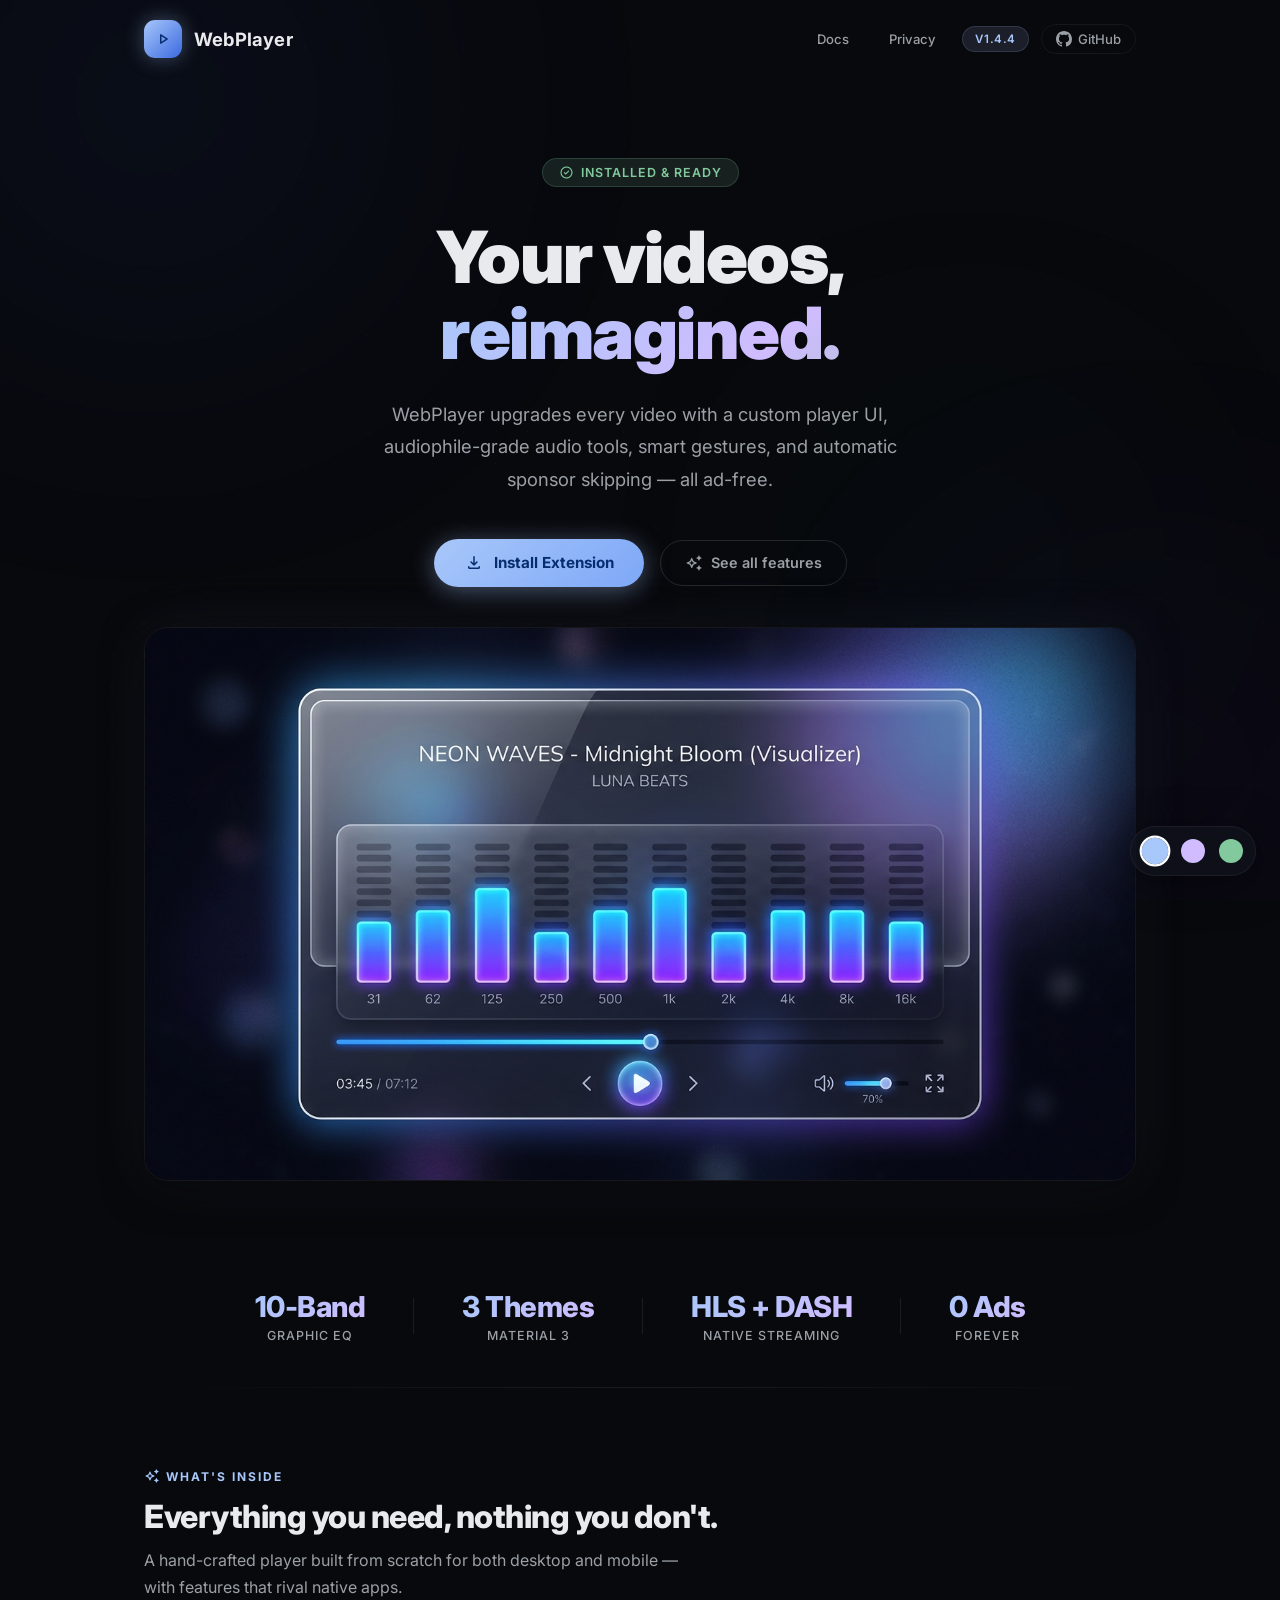
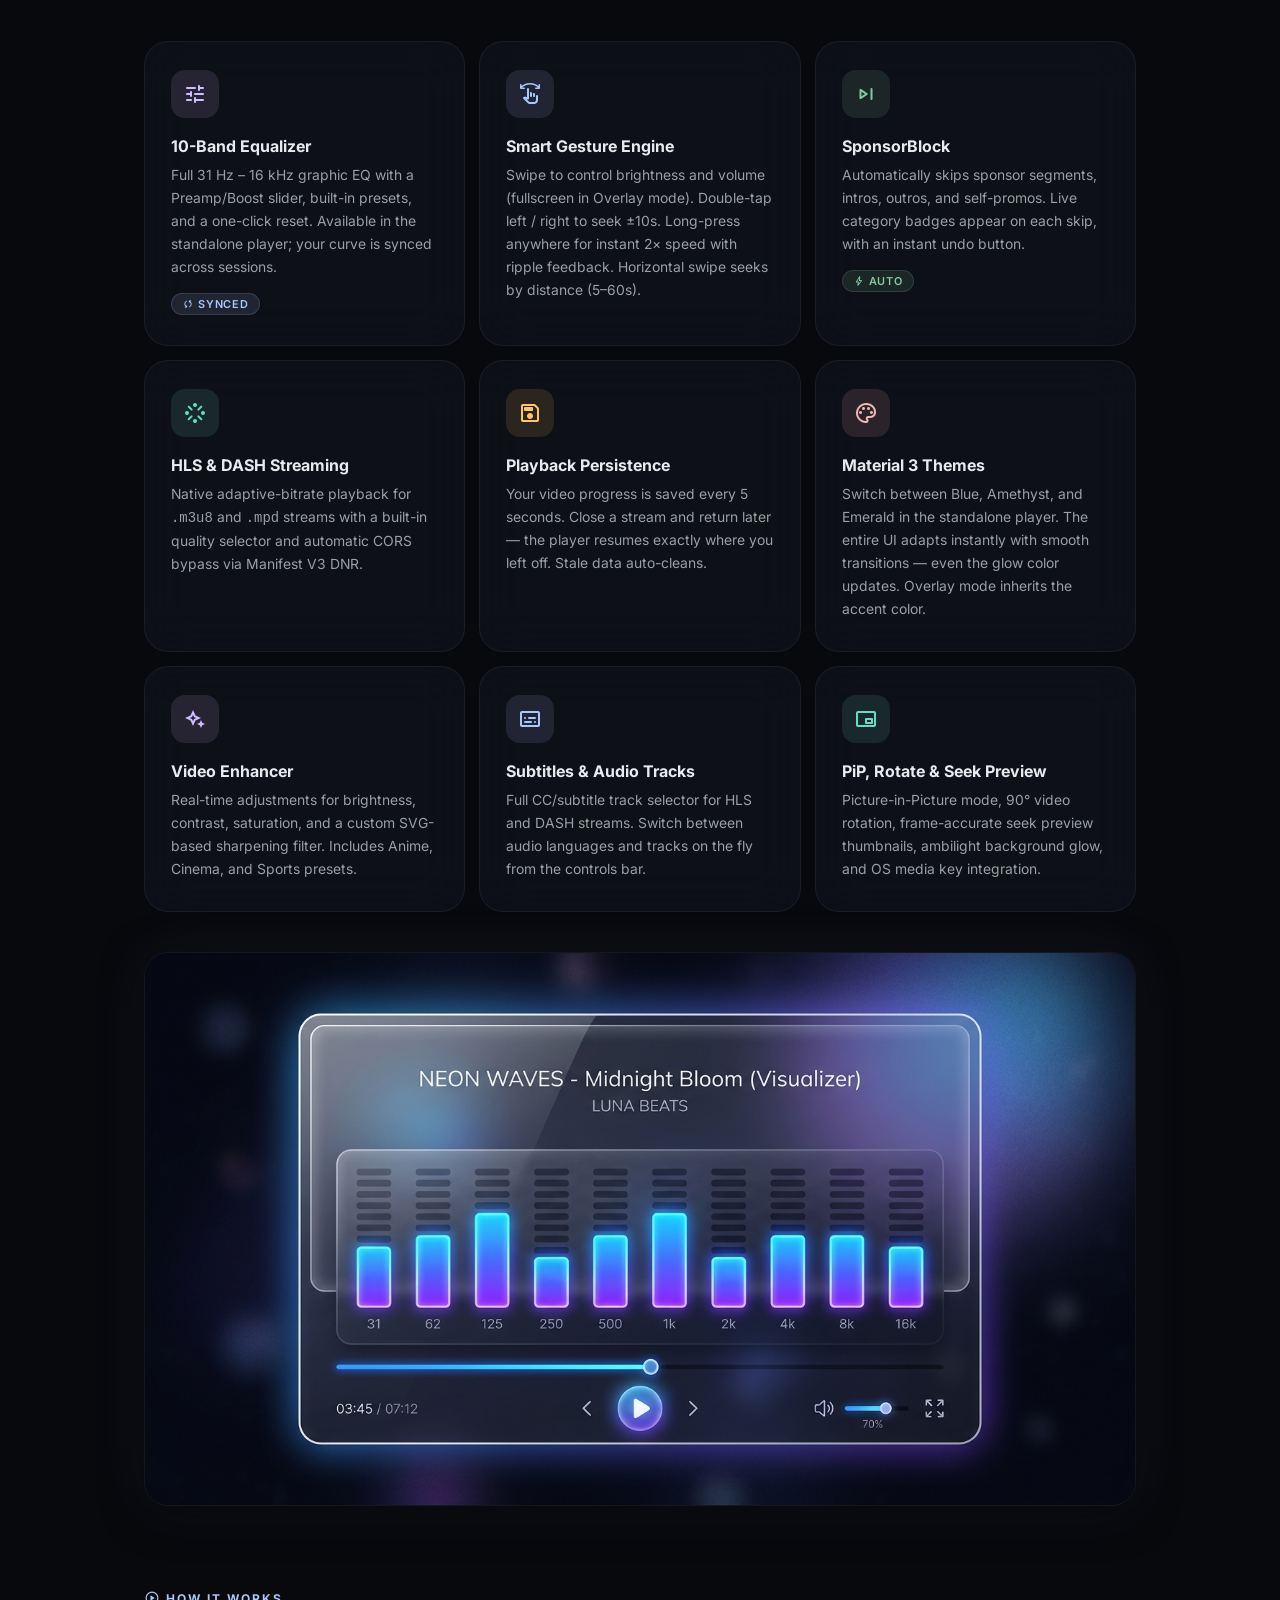
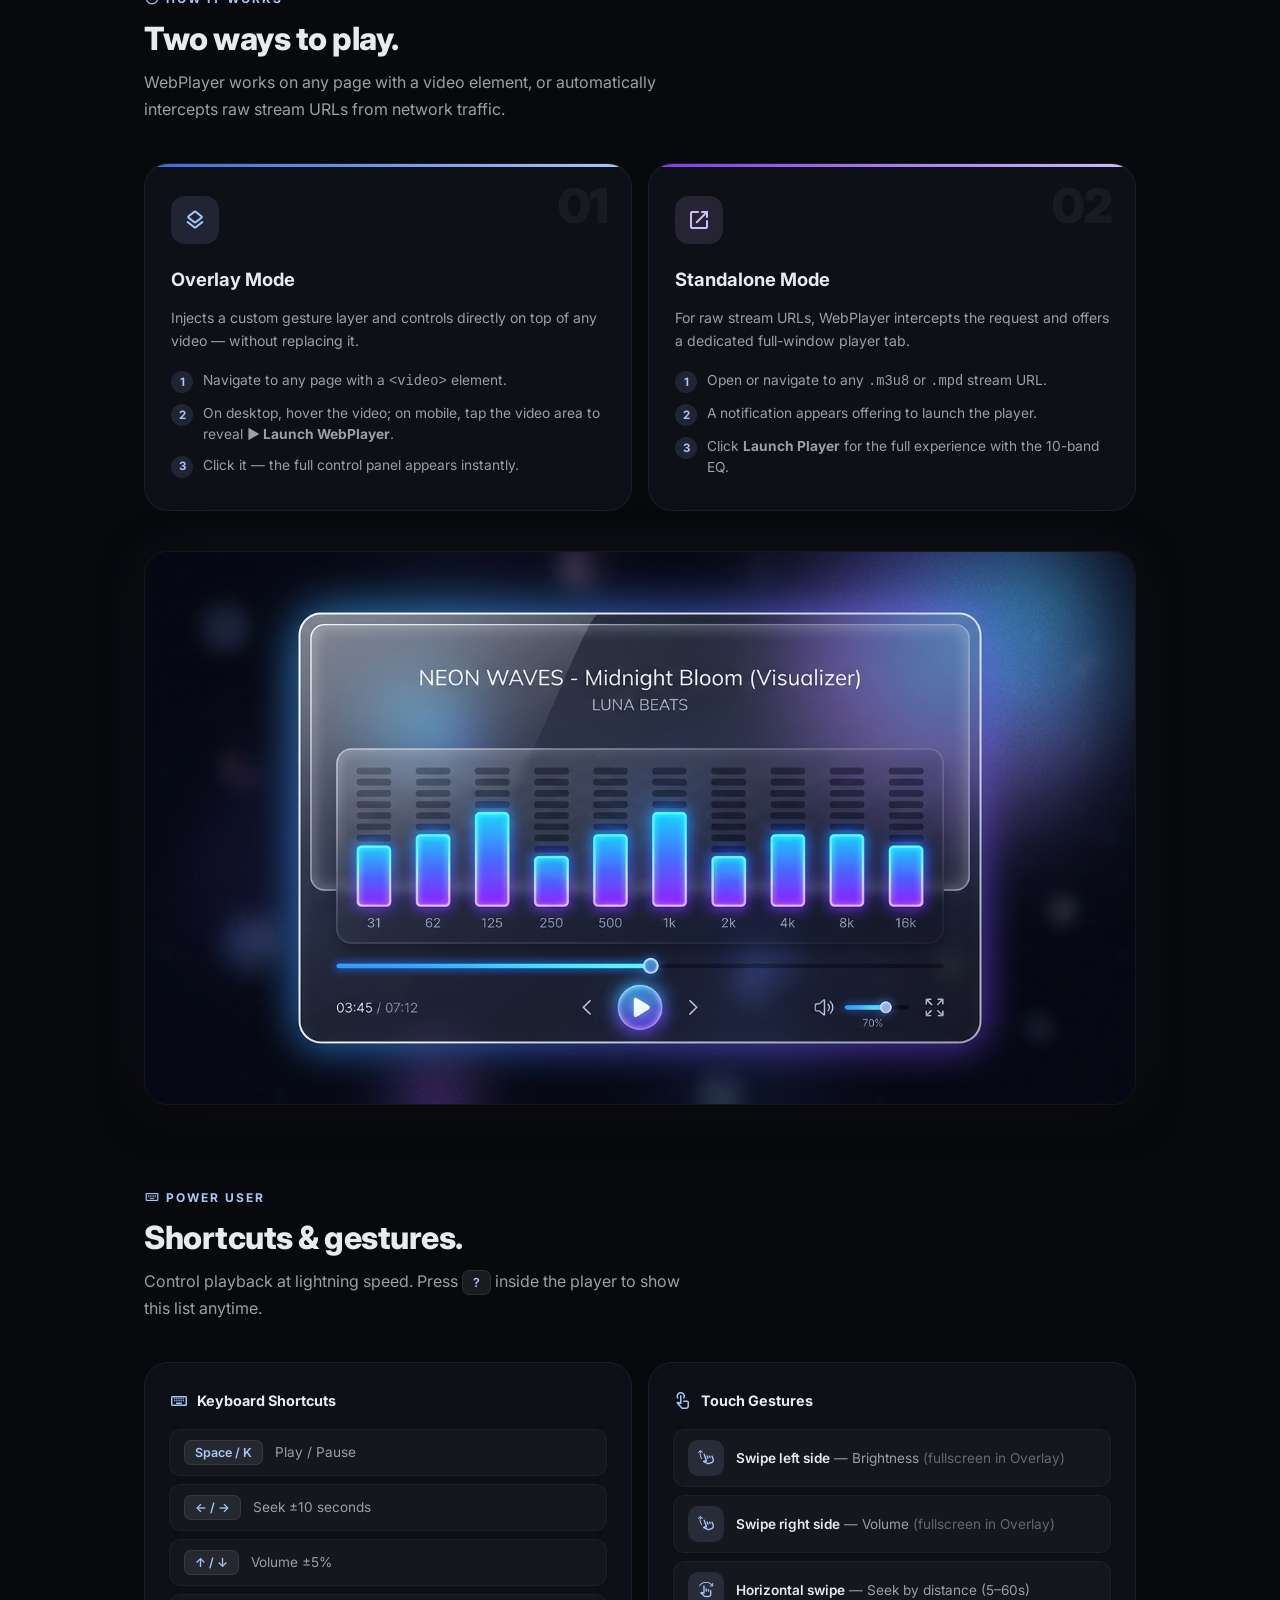
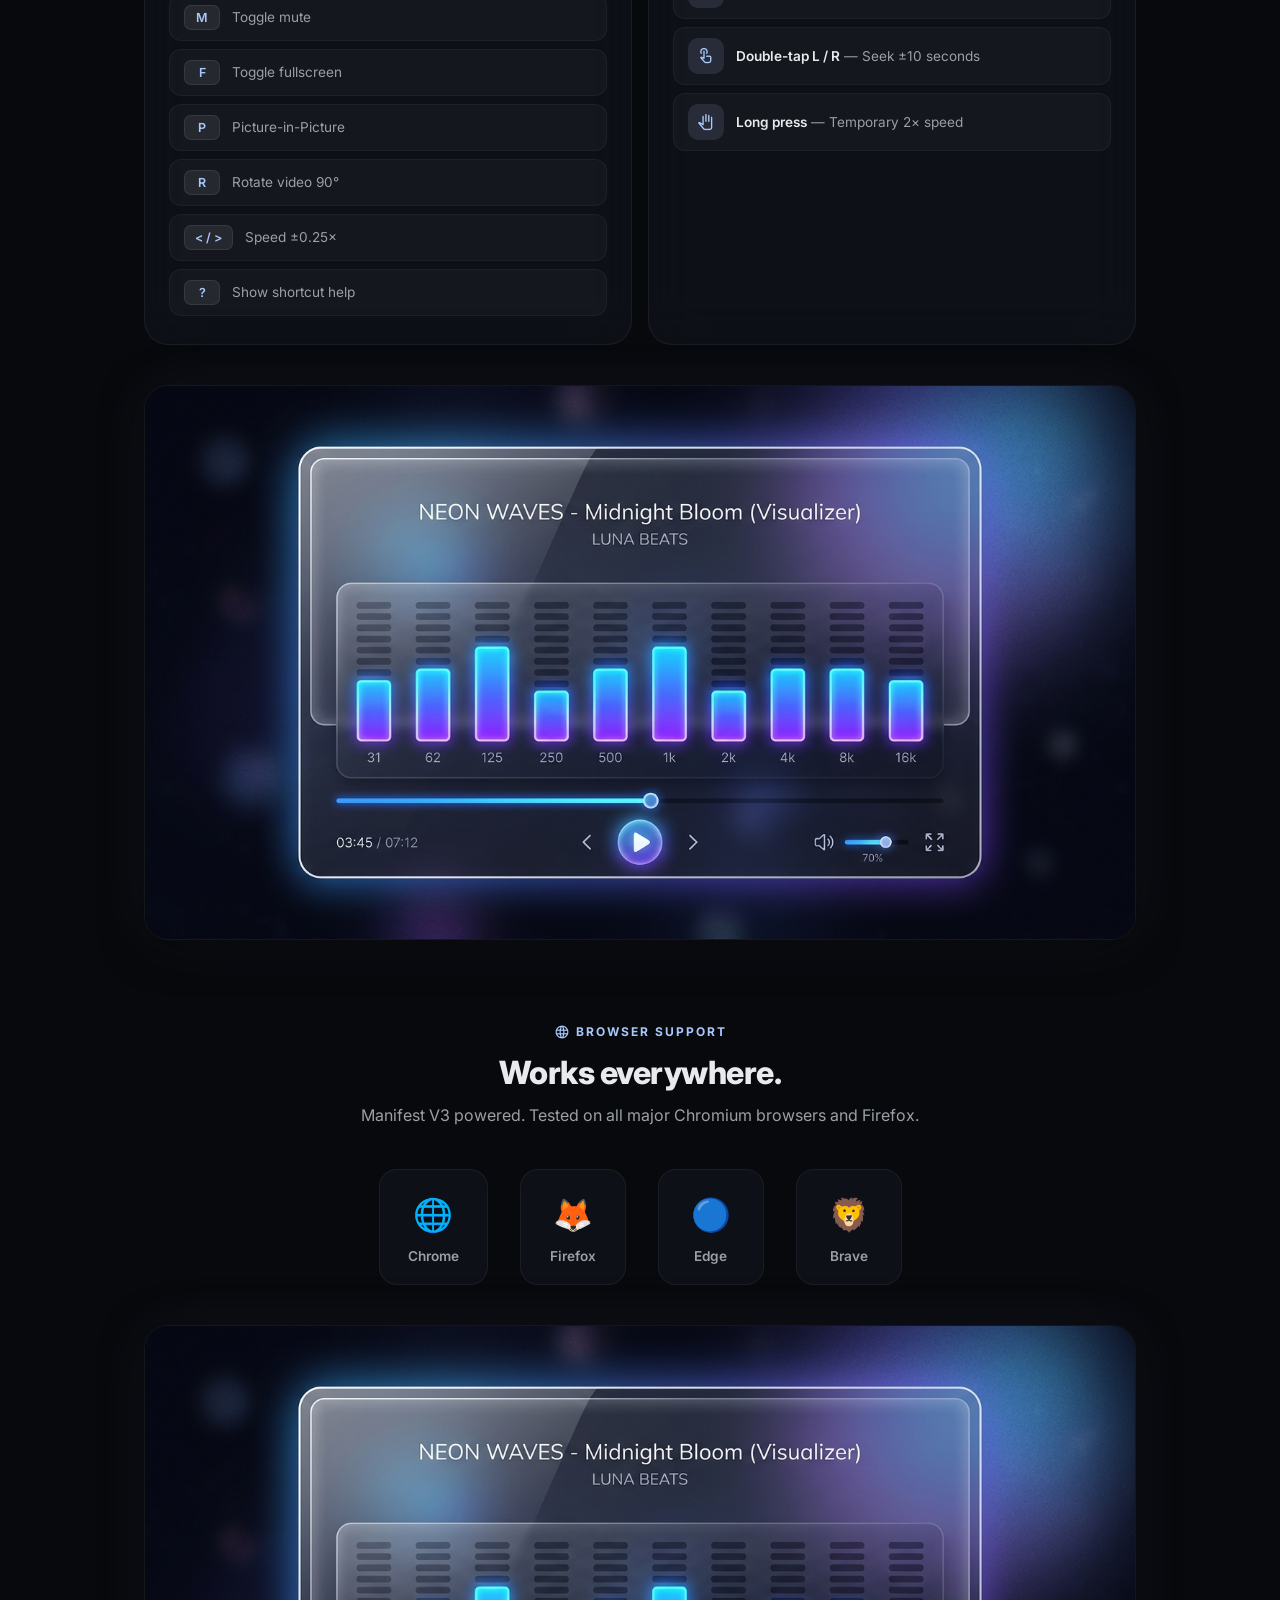
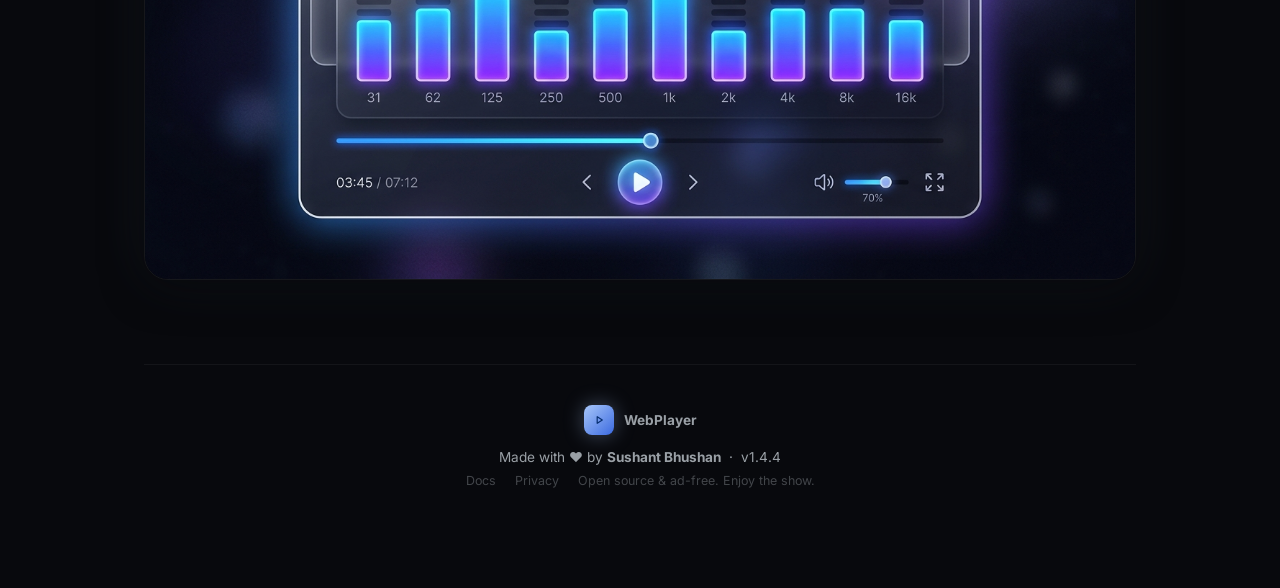
==== commit 6fda4a1c: "feat: add web player documentation and landing page assets" ====
--- a/docs/index.html
+++ b/docs/index.html
@@ -7,553 +7,7 @@
     <title>WebPlayer</title>
     <link href="https://fonts.googleapis.com/css2?family=Inter:wght@300;400;500;600;700;900&display=swap" rel="stylesheet">
     <link href="https://fonts.googleapis.com/css2?family=Material+Symbols+Rounded:opsz,wght,FILL,GRAD@24,400,1,0" rel="stylesheet">
-    <style>
-        *, *::before, *::after { box-sizing: border-box; margin: 0; padding: 0; }
-
-        :root {
-            --bg:               #08090D;
-            --bg-alt:           #0E1018;
-            --surface:          rgba(18, 20, 28, 0.65);
-            --surface-solid:    #12141C;
-            --primary:          #A8C7FA;
-            --primary-dim:      rgba(168, 199, 250, 0.12);
-            --primary-glow:     rgba(168, 199, 250, 0.45);
-            --secondary:        #D0BCFF;
-            --secondary-dim:    rgba(208, 188, 255, 0.12);
-            --tertiary:         #82C99E;
-            --tertiary-dim:     rgba(130, 201, 158, 0.12);
-            --amber:            #FFC764;
-            --amber-dim:        rgba(255, 199, 100, 0.12);
-            --teal:             #64DCC8;
-            --teal-dim:         rgba(100, 220, 200, 0.12);
-            --rose:             #F2B8B5;
-            --rose-dim:         rgba(242, 184, 181, 0.12);
-            --on-surface:       #E8EAED;
-            --on-surface-var:   #9AA0A6;
-            --glass-border:     1px solid rgba(255, 255, 255, 0.06);
-            --glass-border-hl:  1px solid rgba(255, 255, 255, 0.12);
-            --shadow-lg:        0 8px 40px rgba(0,0,0,0.5);
-            --shadow-glow:      0 0 60px rgba(168,199,250,0.08);
-            --radius-xl:        24px;
-            --radius-lg:        18px;
-            --radius-md:        12px;
-            --radius-sm:        8px;
-            --transition:       cubic-bezier(0.4, 0, 0.2, 1);
-        }
-
-        html { scroll-behavior: smooth; }
-
-        body {
-            background: var(--bg);
-            color: var(--on-surface);
-            font-family: 'Inter', system-ui, -apple-system, sans-serif;
-            min-height: 100vh;
-            overflow-x: hidden;
-            -webkit-font-smoothing: antialiased;
-            -moz-osx-font-smoothing: grayscale;
-        }
-
-        /* ── Animated background ───────────────────────────────────────────── */
-        .bg-canvas {
-            position: fixed; inset: 0; z-index: 0;
-            overflow: hidden; pointer-events: none;
-        }
-        #particles-canvas {
-            position: absolute; inset: 0;
-            width: 100%; height: 100%;
-        }
-        .bg-orb {
-            position: absolute; border-radius: 50%;
-            filter: blur(140px); opacity: 0.12;
-            animation: orb-drift 24s ease-in-out infinite alternate;
-            will-change: transform;
-        }
-        .bg-orb-1 {
-            width: 700px; height: 700px;
-            background: radial-gradient(circle, #3B6AE0, transparent 70%);
-            top: -250px; left: -200px;
-            animation-duration: 20s;
-        }
-        .bg-orb-2 {
-            width: 550px; height: 550px;
-            background: radial-gradient(circle, #7C3AED, transparent 70%);
-            bottom: -150px; right: -150px;
-            animation-duration: 26s; animation-delay: -10s;
-        }
-        .bg-orb-3 {
-            width: 400px; height: 400px;
-            background: radial-gradient(circle, #059669, transparent 70%);
-            top: 40%; left: 60%;
-            animation-duration: 30s; animation-delay: -6s;
-        }
-        @keyframes orb-drift {
-            0%   { transform: translate(0, 0) scale(1); }
-            33%  { transform: translate(50px, -40px) scale(1.06); }
-            66%  { transform: translate(-30px, 25px) scale(0.94); }
-            100% { transform: translate(40px, 15px) scale(1.1); }
-        }
-
-        /* Dot grid */
-        .bg-grid {
-            position: fixed; inset: 0; z-index: 0; pointer-events: none;
-            background-image: radial-gradient(rgba(255,255,255,0.03) 1px, transparent 1px);
-            background-size: 32px 32px;
-        }
-
-        /* ── Layout ───────────────────────────────────────────────────────── */
-        .page-wrapper {
-            position: relative; z-index: 1;
-            max-width: 1040px; margin: 0 auto;
-            padding: 0 24px 100px;
-        }
-
-        /* ── Navbar ───────────────────────────────────────────────────────── */
-        .topbar {
-            display: flex; align-items: center; justify-content: space-between;
-            padding: 20px 0;
-            animation: fade-down 0.6s var(--transition) both;
-        }
-        .topbar-logo {
-            display: flex; align-items: center; gap: 12px;
-        }
-        .logo-icon {
-            width: 38px; height: 38px; border-radius: 11px;
-            background: linear-gradient(135deg, #A8C7FA 0%, #3B6AE0 100%);
-            display: flex; align-items: center; justify-content: center;
-            box-shadow: 0 0 20px rgba(168,199,250,0.35);
-            flex-shrink: 0;
-        }
-        .logo-icon .material-symbols-rounded { font-size: 20px; color: #062E6F; }
-        .logo-text {
-            font-size: 1.15rem; font-weight: 700; color: var(--on-surface);
-            letter-spacing: 0.2px;
-        }
-        .topbar-right { display: flex; align-items: center; gap: 12px; }
-        .version-badge {
-            font-size: 0.72rem; font-weight: 600; padding: 5px 12px;
-            background: var(--primary-dim); color: var(--primary);
-            border-radius: 20px; border: 1px solid rgba(168,199,250,0.15);
-            letter-spacing: 0.6px; text-transform: uppercase;
-        }
-        .github-link {
-            display: flex; align-items: center; gap: 6px;
-            font-size: 0.82rem; font-weight: 500; color: var(--on-surface-var);
-            text-decoration: none; padding: 6px 14px; border-radius: 20px;
-            border: var(--glass-border);
-            transition: all 0.25s var(--transition);
-        }
-        .github-link:hover { color: var(--on-surface); background: rgba(255,255,255,0.06); border-color: rgba(255,255,255,0.12); }
-        .github-link:focus-visible { outline: 2px solid var(--primary); outline-offset: 2px; }
-        .github-link svg { width: 16px; height: 16px; fill: currentColor; }
-
-        /* ── Hero ─────────────────────────────────────────────────────────── */
-        .hero {
-            text-align: center;
-            padding: 80px 0 72px;
-            animation: fade-up 0.8s var(--transition) both;
-        }
-        .hero-badge-row {
-            display: flex; align-items: center; justify-content: center; gap: 10px;
-            margin-bottom: 32px;
-            flex-wrap: wrap;
-        }
-        .hero-badge {
-            display: inline-flex; align-items: center; gap: 7px;
-            font-size: 0.78rem; font-weight: 600; letter-spacing: 1px;
-            text-transform: uppercase;
-            padding: 6px 16px; border-radius: 20px;
-        }
-        .hero-badge--installed {
-            color: var(--tertiary);
-            background: var(--tertiary-dim);
-            border: 1px solid rgba(130, 201, 158, 0.2);
-        }
-        .hero-badge--installed .material-symbols-rounded { font-size: 15px; }
-        .hero-badge--new {
-            color: var(--amber);
-            background: var(--amber-dim);
-            border: 1px solid rgba(255, 199, 100, 0.2);
-        }
-        .hero-badge--new .material-symbols-rounded { font-size: 15px; }
-
-        .hero-heading {
-            font-size: clamp(2.8rem, 7vw, 4.5rem);
-            font-weight: 900;
-            line-height: 1.05;
-            letter-spacing: -1.5px;
-            margin-bottom: 28px;
-        }
-        .hero-heading .gradient-text {
-            background: linear-gradient(135deg, #A8C7FA 0%, #D0BCFF 40%, #82C99E 80%, #64DCC8 100%);
-            background-size: 200% 200%;
-            animation: gradient-shift 6s ease-in-out infinite;
-            -webkit-background-clip: text; -webkit-text-fill-color: transparent;
-            background-clip: text;
-        }
-        @keyframes gradient-shift {
-            0%, 100% { background-position: 0% 50%; }
-            50%      { background-position: 100% 50%; }
-        }
-
-        .hero-sub {
-            font-size: 1.15rem; font-weight: 400;
-            color: var(--on-surface-var);
-            max-width: 580px; margin: 0 auto 44px;
-            line-height: 1.75;
-        }
-        .hero-actions {
-            display: flex; align-items: center; justify-content: center;
-            gap: 16px; flex-wrap: wrap;
-        }
-        .hero-cta {
-            display: inline-flex; align-items: center; gap: 10px;
-            background: linear-gradient(135deg, #A8C7FA 0%, #7EA8F7 100%);
-            color: #062E6F;
-            font-weight: 700; font-size: 0.95rem;
-            padding: 14px 30px; border-radius: 50px;
-            border: none; cursor: pointer;
-            box-shadow: 0 4px 24px rgba(168,199,250,0.4);
-            transition: all 0.25s var(--transition);
-            text-decoration: none;
-        }
-        .hero-cta:hover {
-            transform: translateY(-2px) scale(1.03);
-            box-shadow: 0 8px 40px rgba(168,199,250,0.55);
-        }
-        .hero-cta:focus-visible {
-            outline: 2px solid var(--primary);
-            outline-offset: 3px;
-        }
-        .hero-cta:active { transform: scale(0.97); }
-        .hero-cta .material-symbols-rounded { font-size: 20px; }
-
-        .hero-secondary {
-            display: inline-flex; align-items: center; gap: 8px;
-            background: transparent; color: var(--on-surface-var);
-            font-weight: 600; font-size: 0.9rem;
-            padding: 13px 24px; border-radius: 50px;
-            border: var(--glass-border-hl); cursor: pointer;
-            transition: all 0.25s var(--transition);
-            text-decoration: none;
-        }
-        .hero-secondary:hover { color: var(--on-surface); background: rgba(255,255,255,0.06); }
-        .hero-secondary:focus-visible { outline: 2px solid var(--primary); outline-offset: 3px; }
-        .hero-secondary .material-symbols-rounded { font-size: 18px; }
-
-        /* ── Stats row ────────────────────────────────────────────────────── */
-        .stats-row {
-            display: flex; align-items: center; justify-content: center;
-            gap: 48px; padding: 32px 0;
-            margin-bottom: 12px;
-            animation: fade-up 0.8s 0.15s var(--transition) both;
-        }
-        .stat-item { text-align: center; }
-        .stat-value {
-            font-size: 1.8rem; font-weight: 800;
-            background: linear-gradient(135deg, var(--primary), var(--secondary));
-            -webkit-background-clip: text; -webkit-text-fill-color: transparent;
-            background-clip: text;
-            letter-spacing: -0.5px;
-        }
-        .stat-label {
-            font-size: 0.78rem; font-weight: 500; color: var(--on-surface-var);
-            text-transform: uppercase; letter-spacing: 1px;
-            margin-top: 4px;
-        }
-        .stat-divider {
-            width: 1px; height: 36px; background: rgba(255,255,255,0.08);
-        }
-
-        /* ── Divider ──────────────────────────────────────────────────────── */
-        .divider {
-            height: 1px;
-            background: linear-gradient(90deg, transparent, rgba(255,255,255,0.08), transparent);
-            margin: 0 0 80px;
-        }
-
-        /* ── Section titles ───────────────────────────────────────────────── */
-        .section { margin-bottom: 80px; }
-        .section-header {
-            margin-bottom: 40px;
-        }
-        .section-label {
-            display: inline-flex; align-items: center; gap: 6px;
-            font-size: 0.75rem; font-weight: 700; letter-spacing: 2px;
-            text-transform: uppercase; color: var(--primary);
-            margin-bottom: 14px;
-        }
-        .section-label .material-symbols-rounded { font-size: 16px; }
-        .section-title {
-            font-size: 2rem; font-weight: 800; margin-bottom: 10px;
-            letter-spacing: -0.5px; line-height: 1.2;
-        }
-        .section-desc {
-            font-size: 1rem; color: var(--on-surface-var); line-height: 1.7;
-            max-width: 560px;
-        }
-
-        /* ── Feature cards ────────────────────────────────────────────────── */
-        .features-grid {
-            display: grid;
-            grid-template-columns: repeat(auto-fill, minmax(280px, 1fr));
-            gap: 14px;
-        }
-        .feature-card {
-            background: var(--surface);
-            backdrop-filter: blur(24px); -webkit-backdrop-filter: blur(24px);
-            border: var(--glass-border); border-radius: var(--radius-xl);
-            padding: 28px 26px 30px;
-            transition: transform 0.35s var(--transition), box-shadow 0.35s ease, border-color 0.35s;
-            position: relative; overflow: hidden;
-            animation: fade-up 0.6s var(--transition) both;
-        }
-        .feature-card::before {
-            content: ''; position: absolute; inset: 0; opacity: 0;
-            background: radial-gradient(ellipse at top left, var(--card-glow, rgba(168,199,250,0.08)) 0%, transparent 65%);
-            transition: opacity 0.45s; pointer-events: none;
-        }
-        .feature-card:hover {
-            transform: translateY(-5px);
-            box-shadow: var(--shadow-lg), var(--shadow-glow);
-            border-color: rgba(255,255,255,0.12);
-        }
-        .feature-card:hover::before { opacity: 1; }
-
-        .feature-card:nth-child(1)  { animation-delay: 0.05s; --card-glow: rgba(208,188,255,0.1); }
-        .feature-card:nth-child(2)  { animation-delay: 0.10s; --card-glow: rgba(168,199,250,0.1); }
-        .feature-card:nth-child(3)  { animation-delay: 0.15s; --card-glow: rgba(130,201,158,0.1); }
-        .feature-card:nth-child(4)  { animation-delay: 0.20s; --card-glow: rgba(100,220,200,0.1); }
-        .feature-card:nth-child(5)  { animation-delay: 0.25s; --card-glow: rgba(255,199,100,0.1); }
-        .feature-card:nth-child(6)  { animation-delay: 0.30s; --card-glow: rgba(242,184,181,0.1); }
-        .feature-card:nth-child(7)  { animation-delay: 0.35s; --card-glow: rgba(168,199,250,0.1); }
-        .feature-card:nth-child(8)  { animation-delay: 0.40s; --card-glow: rgba(208,188,255,0.1); }
-        .feature-card:nth-child(9)  { animation-delay: 0.45s; --card-glow: rgba(130,201,158,0.1); }
-
-        .card-icon-wrap {
-            width: 48px; height: 48px; border-radius: 14px;
-            display: flex; align-items: center; justify-content: center;
-            margin-bottom: 18px; flex-shrink: 0;
-        }
-        .card-icon-wrap .material-symbols-rounded { font-size: 24px; }
-        .icon-blue   { background: var(--primary-dim);   color: var(--primary); }
-        .icon-purple { background: var(--secondary-dim); color: var(--secondary); }
-        .icon-green  { background: var(--tertiary-dim);  color: var(--tertiary); }
-        .icon-amber  { background: var(--amber-dim);     color: var(--amber); }
-        .icon-teal   { background: var(--teal-dim);      color: var(--teal); }
-        .icon-rose   { background: var(--rose-dim);      color: var(--rose); }
-
-        .card-title {
-            font-size: 1rem; font-weight: 700; margin-bottom: 8px; color: var(--on-surface);
-        }
-        .card-desc {
-            font-size: 0.87rem; color: var(--on-surface-var); line-height: 1.65;
-        }
-        .card-tag {
-            display: inline-flex; align-items: center; gap: 4px;
-            font-size: 0.68rem; font-weight: 600; letter-spacing: 0.8px;
-            text-transform: uppercase; padding: 3px 10px;
-            border-radius: 12px; margin-top: 14px;
-        }
-        .card-tag--synced {
-            background: var(--primary-dim); color: var(--primary);
-            border: 1px solid rgba(168,199,250,0.15);
-        }
-        .card-tag--auto {
-            background: var(--tertiary-dim); color: var(--tertiary);
-            border: 1px solid rgba(130,201,158,0.15);
-        }
-
-        /* ── Modes showcase ───────────────────────────────────────────────── */
-        .modes-grid {
-            display: grid; grid-template-columns: 1fr 1fr; gap: 16px;
-        }
-        .mode-card {
-            background: var(--surface);
-            backdrop-filter: blur(24px); -webkit-backdrop-filter: blur(24px);
-            border: var(--glass-border); border-radius: var(--radius-xl);
-            padding: 32px 26px; display: flex; flex-direction: column; gap: 14px;
-            position: relative; overflow: hidden;
-            transition: transform 0.35s var(--transition), box-shadow 0.35s ease;
-            animation: fade-up 0.6s var(--transition) both;
-        }
-        .mode-card:hover { transform: translateY(-5px); box-shadow: var(--shadow-lg); }
-        .mode-card:first-child { animation-delay: 0.05s; }
-        .mode-card:last-child  { animation-delay: 0.12s; }
-        .mode-card-accent {
-            position: absolute; top: 0; left: 0; right: 0; height: 3px;
-        }
-        .accent-blue   { background: linear-gradient(90deg, #3B6AE0, #A8C7FA); }
-        .accent-purple { background: linear-gradient(90deg, #7C3AED, #D0BCFF); }
-        .mode-number {
-            font-size: 3rem; font-weight: 900; opacity: 0.05;
-            line-height: 1; position: absolute; right: 24px; top: 18px;
-            pointer-events: none; letter-spacing: -2px;
-        }
-        .mode-title {
-            font-size: 1.15rem; font-weight: 700; margin-bottom: 2px;
-        }
-        .mode-desc {
-            font-size: 0.88rem; color: var(--on-surface-var); line-height: 1.65;
-            flex: 1;
-        }
-        .mode-steps {
-            display: flex; flex-direction: column; gap: 10px; margin-top: 4px;
-        }
-        .mode-step {
-            display: flex; align-items: flex-start; gap: 10px;
-            font-size: 0.86rem; color: var(--on-surface-var); line-height: 1.5;
-        }
-        .step-num {
-            min-width: 22px; height: 22px; border-radius: 50%;
-            background: var(--primary-dim); color: var(--primary);
-            font-size: 0.72rem; font-weight: 700;
-            display: flex; align-items: center; justify-content: center;
-            flex-shrink: 0; margin-top: 1px;
-        }
-
-        /* ── Shortcuts ────────────────────────────────────────────────────── */
-        .shortcuts-container {
-            display: grid; grid-template-columns: 1fr 1fr; gap: 16px;
-        }
-        .shortcuts-panel {
-            background: var(--surface);
-            backdrop-filter: blur(24px); -webkit-backdrop-filter: blur(24px);
-            border: var(--glass-border); border-radius: var(--radius-xl);
-            padding: 28px 24px;
-            animation: fade-up 0.6s var(--transition) both;
-        }
-        .shortcuts-panel:first-child { animation-delay: 0.05s; }
-        .shortcuts-panel:last-child  { animation-delay: 0.1s; }
-        .shortcuts-panel-title {
-            display: flex; align-items: center; gap: 8px;
-            font-size: 0.9rem; font-weight: 700; margin-bottom: 18px;
-            color: var(--on-surface);
-        }
-        .shortcuts-panel-title .material-symbols-rounded { font-size: 20px; color: var(--primary); }
-
-        .shortcuts-grid {
-            display: flex; flex-direction: column; gap: 8px;
-        }
-        .shortcut-row {
-            display: flex; align-items: center; gap: 12px;
-            background: rgba(255,255,255,0.03);
-            border: 1px solid rgba(255,255,255,0.04);
-            border-radius: var(--radius-md); padding: 10px 14px;
-            transition: border-color 0.2s, background 0.2s;
-        }
-        .shortcut-row:hover { border-color: rgba(255,255,255,0.1); background: rgba(255,255,255,0.05); }
-        kbd {
-            background: rgba(255,255,255,0.08); border-radius: 7px;
-            padding: 4px 10px; font-family: 'Inter', monospace;
-            font-size: 0.78rem; font-weight: 600; color: var(--primary);
-            border: 1px solid rgba(255,255,255,0.08);
-            white-space: nowrap; flex-shrink: 0;
-            min-width: 36px; text-align: center;
-        }
-        .shortcut-label {
-            font-size: 0.85rem; color: var(--on-surface-var);
-        }
-
-        /* Touch gestures */
-        .gesture-row {
-            display: flex; align-items: center; gap: 12px;
-            background: rgba(255,255,255,0.03);
-            border: 1px solid rgba(255,255,255,0.04);
-            border-radius: var(--radius-md); padding: 10px 14px;
-            transition: border-color 0.2s, background 0.2s;
-        }
-        .gesture-row:hover { border-color: rgba(255,255,255,0.1); background: rgba(255,255,255,0.05); }
-        .gesture-icon {
-            width: 36px; height: 36px; border-radius: 10px;
-            background: var(--primary-dim);
-            display: flex; align-items: center; justify-content: center;
-            flex-shrink: 0;
-        }
-        .gesture-icon .material-symbols-rounded { font-size: 18px; color: var(--primary); }
-        .gesture-label {
-            font-size: 0.85rem; color: var(--on-surface-var);
-        }
-        .gesture-label strong { color: var(--on-surface); font-weight: 600; }
-
-        /* ── Browser support ──────────────────────────────────────────────── */
-        .browsers-row {
-            display: flex; align-items: center; justify-content: center;
-            gap: 32px; flex-wrap: wrap;
-            animation: fade-up 0.6s 0.1s var(--transition) both;
-        }
-        .browser-item {
-            display: flex; flex-direction: column; align-items: center; gap: 10px;
-            padding: 20px 28px; border-radius: var(--radius-lg);
-            background: var(--surface); border: var(--glass-border);
-            transition: transform 0.3s var(--transition), border-color 0.3s;
-        }
-        .browser-item:hover { transform: translateY(-3px); border-color: rgba(255,255,255,0.12); }
-        .browser-icon {
-            font-size: 32px; width: 48px; height: 48px;
-            display: flex; align-items: center; justify-content: center;
-        }
-        .browser-name { font-size: 0.85rem; font-weight: 600; color: var(--on-surface-var); }
-
-        /* ── Footer ───────────────────────────────────────────────────────── */
-        .footer {
-            text-align: center; padding-top: 40px;
-            border-top: 1px solid rgba(255,255,255,0.05);
-            color: var(--on-surface-var); font-size: 0.85rem;
-        }
-        .footer-logo {
-            display: flex; align-items: center; justify-content: center;
-            gap: 10px; margin-bottom: 14px;
-        }
-        .footer a {
-            color: var(--primary); text-decoration: none; transition: opacity 0.2s;
-        }
-        .footer a:hover { opacity: 0.7; }
-        .footer a:focus-visible {
-            outline: 2px solid var(--primary);
-            outline-offset: 2px; border-radius: 6px;
-        }
-        .footer-sub {
-            margin-top: 8px; font-size: 0.78rem; opacity: 0.4;
-        }
-
-        /* ── Animations ───────────────────────────────────────────────────── */
-        @keyframes fade-up {
-            from { opacity: 0; transform: translateY(32px); }
-            to   { opacity: 1; transform: translateY(0);    }
-        }
-        @keyframes fade-down {
-            from { opacity: 0; transform: translateY(-16px); }
-            to   { opacity: 1; transform: translateY(0);     }
-        }
-
-        /* ── Responsive ───────────────────────────────────────────────────── */
-        @media (max-width: 768px) {
-            .hero { padding: 56px 0 48px; }
-            .hero-heading { font-size: 2.4rem; letter-spacing: -1px; }
-            .stats-row { gap: 28px; }
-            .stat-value { font-size: 1.4rem; }
-            .modes-grid { grid-template-columns: 1fr; }
-            .shortcuts-container { grid-template-columns: 1fr; }
-            .features-grid { grid-template-columns: 1fr; }
-        }
-        @media (max-width: 480px) {
-            .topbar { flex-direction: column; gap: 12px; align-items: flex-start; }
-            .hero-heading { font-size: 2rem; }
-            .hero-sub { font-size: 1rem; }
-            .stats-row { flex-direction: column; gap: 20px; }
-            .stat-divider { width: 48px; height: 1px; }
-            .browsers-row { gap: 16px; }
-            .browser-item { padding: 16px 20px; }
-        }
-        @media (prefers-reduced-motion: reduce) {
-            html { scroll-behavior: auto; }
-            *, *::before, *::after {
-                animation-duration: 0.01ms !important;
-                animation-iteration-count: 1 !important;
-                transition-duration: 0.01ms !important;
-            }
-        }
-    </style>
+    <link rel="stylesheet" href="assets/site.css">
 </head>
 <body>
 
@@ -612,6 +66,10 @@
                     See all features
                 </a>
             </div>
+
+            <div class="hero-visual" style="margin-top: 40px; animation: fade-up 1s 0.3s var(--transition) both;">
+                <img src="assets/player_ui_mockup.jpg" alt="WebPlayer Mockup" style="max-width: 100%; border-radius: 24px; border: var(--glass-border); box-shadow: var(--shadow-lg), var(--shadow-glow);">
+            </div>
         </section>
 
         <!-- Stats -->
@@ -721,6 +179,10 @@
                     <div class="card-desc">Picture-in-Picture mode, 90° video rotation, frame-accurate seek preview thumbnails, ambilight background glow, and OS media key integration.</div>
                 </div>
             </div>
+
+            <div class="hero-visual" style="margin-top: 40px; animation: fade-up 1s 0.3s var(--transition) both;">
+                <img src="assets/player_ui_mockup.jpg" alt="WebPlayer Mockup" style="max-width: 100%; border-radius: 24px; border: var(--glass-border); box-shadow: var(--shadow-lg), var(--shadow-glow);">
+            </div>
         </section>
 
         <!-- How to use -->
@@ -781,6 +243,10 @@
                         </div>
                     </div>
                 </div>
+            </div>
+
+            <div class="hero-visual" style="margin-top: 40px; animation: fade-up 1s 0.3s var(--transition) both;">
+                <img src="assets/player_ui_mockup.jpg" alt="WebPlayer Mockup" style="max-width: 100%; border-radius: 24px; border: var(--glass-border); box-shadow: var(--shadow-lg), var(--shadow-glow);">
             </div>
         </section>
 
@@ -843,6 +309,10 @@
                     </div>
                 </div>
             </div>
+
+            <div class="hero-visual" style="margin-top: 40px; animation: fade-up 1s 0.3s var(--transition) both;">
+                <img src="assets/player_ui_mockup.jpg" alt="WebPlayer Mockup" style="max-width: 100%; border-radius: 24px; border: var(--glass-border); box-shadow: var(--shadow-lg), var(--shadow-glow);">
+            </div>
         </section>
 
         <!-- Browser support -->
@@ -873,6 +343,10 @@
                     <div class="browser-name">Brave</div>
                 </div>
             </div>
+
+            <div class="hero-visual" style="margin-top: 40px; animation: fade-up 1s 0.3s var(--transition) both;">
+                <img src="assets/player_ui_mockup.jpg" alt="WebPlayer Mockup" style="max-width: 100%; border-radius: 24px; border: var(--glass-border); box-shadow: var(--shadow-lg), var(--shadow-glow);">
+            </div>
         </section>
 
         <!-- Footer -->
@@ -893,6 +367,14 @@
 
     </div>
 
+    
+    <!-- Theme Picker -->
+    <div class="theme-picker-widget">
+        <button class="theme-picker-btn theme-btn-blue active" data-theme-val="blue" aria-label="Blue Theme"></button>
+        <button class="theme-picker-btn theme-btn-amethyst" data-theme-val="amethyst" aria-label="Amethyst Theme"></button>
+        <button class="theme-picker-btn theme-btn-emerald" data-theme-val="emerald" aria-label="Emerald Theme"></button>
+    </div>
+
     <script src="assets/welcome.js"></script>
 </body>
 </html>
--- a/docs/assets/site.css
+++ b/docs/assets/site.css
@@ -0,0 +1,753 @@
+*, *::before, *::after { box-sizing: border-box; margin: 0; padding: 0; }
+
+        :root {
+            --bg:               #08090D;
+            --bg-alt:           #0E1018;
+            --surface:          rgba(18, 20, 28, 0.65);
+            --surface-solid:    #12141C;
+            --primary:          #A8C7FA;
+            --primary-dim:      rgba(168, 199, 250, 0.12);
+            --primary-glow:     rgba(168, 199, 250, 0.45);
+            --secondary:        #D0BCFF;
+            --secondary-dim:    rgba(208, 188, 255, 0.12);
+            --tertiary:         #82C99E;
+            --tertiary-dim:     rgba(130, 201, 158, 0.12);
+            --amber:            #FFC764;
+            --amber-dim:        rgba(255, 199, 100, 0.12);
+            --teal:             #64DCC8;
+            --teal-dim:         rgba(100, 220, 200, 0.12);
+            --rose:             #F2B8B5;
+            --rose-dim:         rgba(242, 184, 181, 0.12);
+            --on-surface:       #E8EAED;
+            --on-surface-var:   #9AA0A6;
+            --glass-border:     1px solid rgba(255, 255, 255, 0.06);
+            --glass-border-hl:  1px solid rgba(255, 255, 255, 0.12);
+            --shadow-lg:        0 8px 40px rgba(0,0,0,0.5);
+            --shadow-glow:      0 0 60px rgba(168,199,250,0.08);
+            --radius-xl:        24px;
+            --radius-lg:        18px;
+            --radius-md:        12px;
+            --radius-sm:        8px;
+            --transition:       cubic-bezier(0.4, 0, 0.2, 1);
+        }
+
+        html { scroll-behavior: smooth; }
+
+        body {
+            background: var(--bg);
+            color: var(--on-surface);
+            font-family: 'Inter', system-ui, -apple-system, sans-serif;
+            min-height: 100vh;
+            overflow-x: hidden;
+            -webkit-font-smoothing: antialiased;
+            -moz-osx-font-smoothing: grayscale;
+        }
+
+        /* ── Animated background ───────────────────────────────────────────── */
+        .bg-canvas {
+            position: fixed; inset: 0; z-index: 0;
+            overflow: hidden; pointer-events: none;
+        }
+        #particles-canvas {
+            position: absolute; inset: 0;
+            width: 100%; height: 100%;
+        }
+        .bg-orb {
+            position: absolute; border-radius: 50%;
+            filter: blur(140px); opacity: 0.12;
+            animation: orb-drift 24s ease-in-out infinite alternate;
+            will-change: transform;
+        }
+        .bg-orb-1 {
+            width: 700px; height: 700px;
+            background: radial-gradient(circle, #3B6AE0, transparent 70%);
+            top: -250px; left: -200px;
+            animation-duration: 20s;
+        }
+        .bg-orb-2 {
+            width: 550px; height: 550px;
+            background: radial-gradient(circle, #7C3AED, transparent 70%);
+            bottom: -150px; right: -150px;
+            animation-duration: 26s; animation-delay: -10s;
+        }
+        .bg-orb-3 {
+            width: 400px; height: 400px;
+            background: radial-gradient(circle, #059669, transparent 70%);
+            top: 40%; left: 60%;
+            animation-duration: 30s; animation-delay: -6s;
+        }
+        @keyframes orb-drift {
+            0%   { transform: translate(0, 0) scale(1); }
+            33%  { transform: translate(50px, -40px) scale(1.06); }
+            66%  { transform: translate(-30px, 25px) scale(0.94); }
+            100% { transform: translate(40px, 15px) scale(1.1); }
+        }
+
+        /* Dot grid */
+        .bg-grid {
+            position: fixed; inset: 0; z-index: 0; pointer-events: none;
+            background-image: radial-gradient(rgba(255,255,255,0.03) 1px, transparent 1px);
+            background-size: 32px 32px;
+        }
+
+        /* ── Layout ───────────────────────────────────────────────────────── */
+        .page-wrapper {
+            position: relative; z-index: 1;
+            max-width: 1040px; margin: 0 auto;
+            padding: 0 24px 100px;
+        }
+
+        /* ── Navbar ───────────────────────────────────────────────────────── */
+        .topbar {
+            display: flex; align-items: center; justify-content: space-between;
+            padding: 20px 0;
+            animation: fade-down 0.6s var(--transition) both;
+        }
+        .topbar-logo {
+            display: flex; align-items: center; gap: 12px;
+        }
+        .logo-icon {
+            width: 38px; height: 38px; border-radius: 11px;
+            background: linear-gradient(135deg, #A8C7FA 0%, #3B6AE0 100%);
+            display: flex; align-items: center; justify-content: center;
+            box-shadow: 0 0 20px rgba(168,199,250,0.35);
+            flex-shrink: 0;
+        }
+        .logo-icon .material-symbols-rounded { font-size: 20px; color: #062E6F; }
+        .logo-text {
+            font-size: 1.15rem; font-weight: 700; color: var(--on-surface);
+            letter-spacing: 0.2px;
+        }
+        .topbar-right { display: flex; align-items: center; gap: 12px; }
+        .version-badge {
+            font-size: 0.72rem; font-weight: 600; padding: 5px 12px;
+            background: var(--primary-dim); color: var(--primary);
+            border-radius: 20px; border: 1px solid rgba(168,199,250,0.15);
+            letter-spacing: 0.6px; text-transform: uppercase;
+        }
+        .github-link {
+            display: flex; align-items: center; gap: 6px;
+            font-size: 0.82rem; font-weight: 500; color: var(--on-surface-var);
+            text-decoration: none; padding: 6px 14px; border-radius: 20px;
+            border: var(--glass-border);
+            transition: all 0.25s var(--transition);
+        }
+        .github-link:hover { color: var(--on-surface); background: rgba(255,255,255,0.06); border-color: rgba(255,255,255,0.12); }
+        .github-link:focus-visible { outline: 2px solid var(--primary); outline-offset: 2px; }
+        .github-link svg { width: 16px; height: 16px; fill: currentColor; }
+
+        /* ── Hero ─────────────────────────────────────────────────────────── */
+        .hero {
+            text-align: center;
+            padding: 80px 0 72px;
+            animation: fade-up 0.8s var(--transition) both;
+        }
+        .hero-badge-row {
+            display: flex; align-items: center; justify-content: center; gap: 10px;
+            margin-bottom: 32px;
+            flex-wrap: wrap;
+        }
+        .hero-badge {
+            display: inline-flex; align-items: center; gap: 7px;
+            font-size: 0.78rem; font-weight: 600; letter-spacing: 1px;
+            text-transform: uppercase;
+            padding: 6px 16px; border-radius: 20px;
+        }
+        .hero-badge--installed {
+            color: var(--tertiary);
+            background: var(--tertiary-dim);
+            border: 1px solid rgba(130, 201, 158, 0.2);
+        }
+        .hero-badge--installed .material-symbols-rounded { font-size: 15px; }
+        .hero-badge--new {
+            color: var(--amber);
+            background: var(--amber-dim);
+            border: 1px solid rgba(255, 199, 100, 0.2);
+        }
+        .hero-badge--new .material-symbols-rounded { font-size: 15px; }
+
+        .hero-heading {
+            font-size: clamp(2.8rem, 7vw, 4.5rem);
+            font-weight: 900;
+            line-height: 1.05;
+            letter-spacing: -1.5px;
+            margin-bottom: 28px;
+        }
+        .hero-heading .gradient-text {
+            background: linear-gradient(135deg, #A8C7FA 0%, #D0BCFF 40%, #82C99E 80%, #64DCC8 100%);
+            background-size: 200% 200%;
+            animation: gradient-shift 6s ease-in-out infinite;
+            -webkit-background-clip: text; -webkit-text-fill-color: transparent;
+            background-clip: text;
+        }
+        @keyframes gradient-shift {
+            0%, 100% { background-position: 0% 50%; }
+            50%      { background-position: 100% 50%; }
+        }
+
+        .hero-sub {
+            font-size: 1.15rem; font-weight: 400;
+            color: var(--on-surface-var);
+            max-width: 580px; margin: 0 auto 44px;
+            line-height: 1.75;
+        }
+        .hero-actions {
+            display: flex; align-items: center; justify-content: center;
+            gap: 16px; flex-wrap: wrap;
+        }
+        .hero-cta {
+            display: inline-flex; align-items: center; gap: 10px;
+            background: linear-gradient(135deg, #A8C7FA 0%, #7EA8F7 100%);
+            color: #062E6F;
+            font-weight: 700; font-size: 0.95rem;
+            padding: 14px 30px; border-radius: 50px;
+            border: none; cursor: pointer;
+            box-shadow: 0 4px 24px rgba(168,199,250,0.4);
+            transition: all 0.25s var(--transition);
+            text-decoration: none;
+        }
+        .hero-cta:hover {
+            transform: translateY(-2px) scale(1.03);
+            box-shadow: 0 8px 40px rgba(168,199,250,0.55);
+        }
+        .hero-cta:focus-visible {
+            outline: 2px solid var(--primary);
+            outline-offset: 3px;
+        }
+        .hero-cta:active { transform: scale(0.97); }
+        .hero-cta .material-symbols-rounded { font-size: 20px; }
+
+        .hero-secondary {
+            display: inline-flex; align-items: center; gap: 8px;
+            background: transparent; color: var(--on-surface-var);
+            font-weight: 600; font-size: 0.9rem;
+            padding: 13px 24px; border-radius: 50px;
+            border: var(--glass-border-hl); cursor: pointer;
+            transition: all 0.25s var(--transition);
+            text-decoration: none;
+        }
+        .hero-secondary:hover { color: var(--on-surface); background: rgba(255,255,255,0.06); }
+        .hero-secondary:focus-visible { outline: 2px solid var(--primary); outline-offset: 3px; }
+        .hero-secondary .material-symbols-rounded { font-size: 18px; }
+
+        /* ── Stats row ────────────────────────────────────────────────────── */
+        .stats-row {
+            display: flex; align-items: center; justify-content: center;
+            gap: 48px; padding: 32px 0;
+            margin-bottom: 12px;
+            animation: fade-up 0.8s 0.15s var(--transition) both;
+        }
+        .stat-item { text-align: center; }
+        .stat-value {
+            font-size: 1.8rem; font-weight: 800;
+            background: linear-gradient(135deg, var(--primary), var(--secondary));
+            -webkit-background-clip: text; -webkit-text-fill-color: transparent;
+            background-clip: text;
+            letter-spacing: -0.5px;
+        }
+        .stat-label {
+            font-size: 0.78rem; font-weight: 500; color: var(--on-surface-var);
+            text-transform: uppercase; letter-spacing: 1px;
+            margin-top: 4px;
+        }
+        .stat-divider {
+            width: 1px; height: 36px; background: rgba(255,255,255,0.08);
+        }
+
+        /* ── Divider ──────────────────────────────────────────────────────── */
+        .divider {
+            height: 1px;
+            background: linear-gradient(90deg, transparent, rgba(255,255,255,0.08), transparent);
+            margin: 0 0 80px;
+        }
+
+        /* ── Section titles ───────────────────────────────────────────────── */
+        .section { margin-bottom: 80px; }
+        .section-header {
+            margin-bottom: 40px;
+        }
+        .section-label {
+            display: inline-flex; align-items: center; gap: 6px;
+            font-size: 0.75rem; font-weight: 700; letter-spacing: 2px;
+            text-transform: uppercase; color: var(--primary);
+            margin-bottom: 14px;
+        }
+        .section-label .material-symbols-rounded { font-size: 16px; }
+        .section-title {
+            font-size: 2rem; font-weight: 800; margin-bottom: 10px;
+            letter-spacing: -0.5px; line-height: 1.2;
+        }
+        .section-desc {
+            font-size: 1rem; color: var(--on-surface-var); line-height: 1.7;
+            max-width: 560px;
+        }
+
+        /* ── Feature cards ────────────────────────────────────────────────── */
+        .features-grid {
+            display: grid;
+            grid-template-columns: repeat(auto-fill, minmax(280px, 1fr));
+            gap: 14px;
+        }
+        .feature-card {
+            background: var(--surface);
+            backdrop-filter: blur(24px); -webkit-backdrop-filter: blur(24px);
+            border: var(--glass-border); border-radius: var(--radius-xl);
+            padding: 28px 26px 30px;
+            transition: transform 0.35s var(--transition), box-shadow 0.35s ease, border-color 0.35s;
+            position: relative; overflow: hidden;
+            animation: fade-up 0.6s var(--transition) both;
+        }
+        .feature-card::before {
+            content: ''; position: absolute; inset: 0; opacity: 0;
+            background: radial-gradient(ellipse at top left, var(--card-glow, rgba(168,199,250,0.08)) 0%, transparent 65%);
+            transition: opacity 0.45s; pointer-events: none;
+        }
+        .feature-card:hover {
+            transform: translateY(-5px);
+            box-shadow: var(--shadow-lg), var(--shadow-glow);
+            border-color: rgba(255,255,255,0.12);
+        }
+        .feature-card:hover::before { opacity: 1; }
+
+        .feature-card:nth-child(1)  { animation-delay: 0.05s; --card-glow: rgba(208,188,255,0.1); }
+        .feature-card:nth-child(2)  { animation-delay: 0.10s; --card-glow: rgba(168,199,250,0.1); }
+        .feature-card:nth-child(3)  { animation-delay: 0.15s; --card-glow: rgba(130,201,158,0.1); }
+        .feature-card:nth-child(4)  { animation-delay: 0.20s; --card-glow: rgba(100,220,200,0.1); }
+        .feature-card:nth-child(5)  { animation-delay: 0.25s; --card-glow: rgba(255,199,100,0.1); }
+        .feature-card:nth-child(6)  { animation-delay: 0.30s; --card-glow: rgba(242,184,181,0.1); }
+        .feature-card:nth-child(7)  { animation-delay: 0.35s; --card-glow: rgba(168,199,250,0.1); }
+        .feature-card:nth-child(8)  { animation-delay: 0.40s; --card-glow: rgba(208,188,255,0.1); }
+        .feature-card:nth-child(9)  { animation-delay: 0.45s; --card-glow: rgba(130,201,158,0.1); }
+
+        .card-icon-wrap {
+            width: 48px; height: 48px; border-radius: 14px;
+            display: flex; align-items: center; justify-content: center;
+            margin-bottom: 18px; flex-shrink: 0;
+        }
+        .card-icon-wrap .material-symbols-rounded { font-size: 24px; }
+        .icon-blue   { background: var(--primary-dim);   color: var(--primary); }
+        .icon-purple { background: var(--secondary-dim); color: var(--secondary); }
+        .icon-green  { background: var(--tertiary-dim);  color: var(--tertiary); }
+        .icon-amber  { background: var(--amber-dim);     color: var(--amber); }
+        .icon-teal   { background: var(--teal-dim);      color: var(--teal); }
+        .icon-rose   { background: var(--rose-dim);      color: var(--rose); }
+
+        .card-title {
+            font-size: 1rem; font-weight: 700; margin-bottom: 8px; color: var(--on-surface);
+        }
+        .card-desc {
+            font-size: 0.87rem; color: var(--on-surface-var); line-height: 1.65;
+        }
+        .card-tag {
+            display: inline-flex; align-items: center; gap: 4px;
+            font-size: 0.68rem; font-weight: 600; letter-spacing: 0.8px;
+            text-transform: uppercase; padding: 3px 10px;
+            border-radius: 12px; margin-top: 14px;
+        }
+        .card-tag--synced {
+            background: var(--primary-dim); color: var(--primary);
+            border: 1px solid rgba(168,199,250,0.15);
+        }
+        .card-tag--auto {
+            background: var(--tertiary-dim); color: var(--tertiary);
+            border: 1px solid rgba(130,201,158,0.15);
+        }
+
+        /* ── Modes showcase ───────────────────────────────────────────────── */
+        .modes-grid {
+            display: grid; grid-template-columns: 1fr 1fr; gap: 16px;
+        }
+        .mode-card {
+            background: var(--surface);
+            backdrop-filter: blur(24px); -webkit-backdrop-filter: blur(24px);
+            border: var(--glass-border); border-radius: var(--radius-xl);
+            padding: 32px 26px; display: flex; flex-direction: column; gap: 14px;
+            position: relative; overflow: hidden;
+            transition: transform 0.35s var(--transition), box-shadow 0.35s ease;
+            animation: fade-up 0.6s var(--transition) both;
+        }
+        .mode-card:hover { transform: translateY(-5px); box-shadow: var(--shadow-lg); }
+        .mode-card:first-child { animation-delay: 0.05s; }
+        .mode-card:last-child  { animation-delay: 0.12s; }
+        .mode-card-accent {
+            position: absolute; top: 0; left: 0; right: 0; height: 3px;
+        }
+        .accent-blue   { background: linear-gradient(90deg, #3B6AE0, #A8C7FA); }
+        .accent-purple { background: linear-gradient(90deg, #7C3AED, #D0BCFF); }
+        .mode-number {
+            font-size: 3rem; font-weight: 900; opacity: 0.05;
+            line-height: 1; position: absolute; right: 24px; top: 18px;
+            pointer-events: none; letter-spacing: -2px;
+        }
+        .mode-title {
+            font-size: 1.15rem; font-weight: 700; margin-bottom: 2px;
+        }
+        .mode-desc {
+            font-size: 0.88rem; color: var(--on-surface-var); line-height: 1.65;
+            flex: 1;
+        }
+        .mode-steps {
+            display: flex; flex-direction: column; gap: 10px; margin-top: 4px;
+        }
+        .mode-step {
+            display: flex; align-items: flex-start; gap: 10px;
+            font-size: 0.86rem; color: var(--on-surface-var); line-height: 1.5;
+        }
+        .step-num {
+            min-width: 22px; height: 22px; border-radius: 50%;
+            background: var(--primary-dim); color: var(--primary);
+            font-size: 0.72rem; font-weight: 700;
+            display: flex; align-items: center; justify-content: center;
+            flex-shrink: 0; margin-top: 1px;
+        }
+
+        /* ── Shortcuts ────────────────────────────────────────────────────── */
+        .shortcuts-container {
+            display: grid; grid-template-columns: 1fr 1fr; gap: 16px;
+        }
+        .shortcuts-panel {
+            background: var(--surface);
+            backdrop-filter: blur(24px); -webkit-backdrop-filter: blur(24px);
+            border: var(--glass-border); border-radius: var(--radius-xl);
+            padding: 28px 24px;
+            animation: fade-up 0.6s var(--transition) both;
+        }
+        .shortcuts-panel:first-child { animation-delay: 0.05s; }
+        .shortcuts-panel:last-child  { animation-delay: 0.1s; }
+        .shortcuts-panel-title {
+            display: flex; align-items: center; gap: 8px;
+            font-size: 0.9rem; font-weight: 700; margin-bottom: 18px;
+            color: var(--on-surface);
+        }
+        .shortcuts-panel-title .material-symbols-rounded { font-size: 20px; color: var(--primary); }
+
+        .shortcuts-grid {
+            display: flex; flex-direction: column; gap: 8px;
+        }
+        .shortcut-row {
+            display: flex; align-items: center; gap: 12px;
+            background: rgba(255,255,255,0.03);
+            border: 1px solid rgba(255,255,255,0.04);
+            border-radius: var(--radius-md); padding: 10px 14px;
+            transition: border-color 0.2s, background 0.2s;
+        }
+        .shortcut-row:hover { border-color: rgba(255,255,255,0.1); background: rgba(255,255,255,0.05); }
+        kbd {
+            background: rgba(255,255,255,0.08); border-radius: 7px;
+            padding: 4px 10px; font-family: 'Inter', monospace;
+            font-size: 0.78rem; font-weight: 600; color: var(--primary);
+            border: 1px solid rgba(255,255,255,0.08);
+            white-space: nowrap; flex-shrink: 0;
+            min-width: 36px; text-align: center;
+        }
+        .shortcut-label {
+            font-size: 0.85rem; color: var(--on-surface-var);
+        }
+
+        /* Touch gestures */
+        .gesture-row {
+            display: flex; align-items: center; gap: 12px;
+            background: rgba(255,255,255,0.03);
+            border: 1px solid rgba(255,255,255,0.04);
+            border-radius: var(--radius-md); padding: 10px 14px;
+            transition: border-color 0.2s, background 0.2s;
+        }
+        .gesture-row:hover { border-color: rgba(255,255,255,0.1); background: rgba(255,255,255,0.05); }
+        .gesture-icon {
+            width: 36px; height: 36px; border-radius: 10px;
+            background: var(--primary-dim);
+            display: flex; align-items: center; justify-content: center;
+            flex-shrink: 0;
+        }
+        .gesture-icon .material-symbols-rounded { font-size: 18px; color: var(--primary); }
+        .gesture-label {
+            font-size: 0.85rem; color: var(--on-surface-var);
+        }
+        .gesture-label strong { color: var(--on-surface); font-weight: 600; }
+
+        /* ── Browser support ──────────────────────────────────────────────── */
+        .browsers-row {
+            display: flex; align-items: center; justify-content: center;
+            gap: 32px; flex-wrap: wrap;
+            animation: fade-up 0.6s 0.1s var(--transition) both;
+        }
+        .browser-item {
+            display: flex; flex-direction: column; align-items: center; gap: 10px;
+            padding: 20px 28px; border-radius: var(--radius-lg);
+            background: var(--surface); border: var(--glass-border);
+            transition: transform 0.3s var(--transition), border-color 0.3s;
+        }
+        .browser-item:hover { transform: translateY(-3px); border-color: rgba(255,255,255,0.12); }
+        .browser-icon {
+            font-size: 32px; width: 48px; height: 48px;
+            display: flex; align-items: center; justify-content: center;
+        }
+        .browser-name { font-size: 0.85rem; font-weight: 600; color: var(--on-surface-var); }
+
+        /* ── Footer ───────────────────────────────────────────────────────── */
+        .footer {
+            text-align: center; padding-top: 40px;
+            border-top: 1px solid rgba(255,255,255,0.05);
+            color: var(--on-surface-var); font-size: 0.85rem;
+        }
+        .footer-logo {
+            display: flex; align-items: center; justify-content: center;
+            gap: 10px; margin-bottom: 14px;
+        }
+        .footer a {
+            color: var(--primary); text-decoration: none; transition: opacity 0.2s;
+        }
+        .footer a:hover { opacity: 0.7; }
+        .footer a:focus-visible {
+            outline: 2px solid var(--primary);
+            outline-offset: 2px; border-radius: 6px;
+        }
+        .footer-sub {
+            margin-top: 8px; font-size: 0.78rem; opacity: 0.4;
+        }
+
+        /* ── Animations ───────────────────────────────────────────────────── */
+        @keyframes fade-up {
+            from { opacity: 0; transform: translateY(32px); }
+            to   { opacity: 1; transform: translateY(0);    }
+        }
+        @keyframes fade-down {
+            from { opacity: 0; transform: translateY(-16px); }
+            to   { opacity: 1; transform: translateY(0);     }
+        }
+
+        /* ── Responsive ───────────────────────────────────────────────────── */
+        @media (max-width: 768px) {
+            .hero { padding: 56px 0 48px; }
+            .hero-heading { font-size: 2.4rem; letter-spacing: -1px; }
+            .stats-row { gap: 28px; }
+            .stat-value { font-size: 1.4rem; }
+            .modes-grid { grid-template-columns: 1fr; }
+            .shortcuts-container { grid-template-columns: 1fr; }
+            .features-grid { grid-template-columns: 1fr; }
+        }
+        @media (max-width: 480px) {
+            .topbar { flex-direction: column; gap: 12px; align-items: flex-start; }
+            .hero-heading { font-size: 2rem; }
+            .hero-sub { font-size: 1rem; }
+            .stats-row { flex-direction: column; gap: 20px; }
+            .stat-divider { width: 48px; height: 1px; }
+            .browsers-row { gap: 16px; }
+            .browser-item { padding: 16px 20px; }
+        }
+        @media (prefers-reduced-motion: reduce) {
+            html { scroll-behavior: auto; }
+            *, *::before, *::after {
+                animation-duration: 0.01ms !important;
+                animation-iteration-count: 1 !important;
+                transition-duration: 0.01ms !important;
+            }
+        }
+
+/* ── Theme variables ── */
+:root[data-theme="amethyst"] {
+    --primary:          #D0BCFF;
+    --primary-dim:      rgba(208, 188, 255, 0.12);
+    --primary-glow:     rgba(208, 188, 255, 0.45);
+}
+:root[data-theme="emerald"] {
+    --primary:          #82C99E;
+    --primary-dim:      rgba(130, 201, 158, 0.12);
+    --primary-glow:     rgba(130, 201, 158, 0.45);
+}
+
+/* ── Prose Styles for Docs/Privacy ── */
+.prose-page {
+    max-width: 800px;
+    margin: 0 auto;
+    padding: 100px 24px 60px;
+    position: relative;
+    z-index: 1;
+}
+
+.prose-page h1 {
+    font-size: 3rem;
+    font-weight: 800;
+    margin-bottom: 16px;
+    letter-spacing: -1px;
+}
+
+.prose-page .lede {
+    font-size: 1.15rem;
+    color: var(--on-surface-var);
+    margin-bottom: 40px;
+    line-height: 1.6;
+}
+
+.toc {
+    display: flex;
+    gap: 12px;
+    flex-wrap: wrap;
+    margin-bottom: 48px;
+}
+
+.toc a {
+    color: var(--on-surface-var);
+    text-decoration: none;
+    padding: 8px 16px;
+    border-radius: 20px;
+    background: rgba(255,255,255,0.03);
+    border: 1px solid rgba(255,255,255,0.08);
+    font-size: 0.9rem;
+    font-weight: 500;
+    transition: all 0.2s;
+}
+
+.toc a:hover {
+    color: var(--on-surface);
+    background: rgba(255,255,255,0.1);
+    border-color: rgba(255,255,255,0.15);
+}
+
+.prose-block {
+    margin-bottom: 48px;
+}
+
+.prose-block h2 {
+    font-size: 1.5rem;
+    font-weight: 700;
+    margin-bottom: 16px;
+    margin-top: 32px;
+    border-bottom: 1px solid rgba(255,255,255,0.08);
+    padding-bottom: 8px;
+}
+
+.prose-block p {
+    color: var(--on-surface-var);
+    line-height: 1.7;
+    margin-bottom: 16px;
+}
+
+.prose-block ul, .prose-block ol {
+    color: var(--on-surface-var);
+    margin-left: 24px;
+    margin-bottom: 24px;
+    line-height: 1.7;
+}
+
+.prose-block li {
+    margin-bottom: 8px;
+}
+
+.prose-block code {
+    background: rgba(255,255,255,0.08);
+    padding: 2px 6px;
+    border-radius: 6px;
+    font-family: monospace;
+    font-size: 0.9em;
+    color: var(--primary);
+}
+
+.prose-block strong {
+    color: var(--on-surface);
+    font-weight: 600;
+}
+
+.prose-block a {
+    color: var(--primary);
+    text-decoration: none;
+}
+
+.prose-block a:hover {
+    text-decoration: underline;
+}
+
+/* Tables in Prose */
+.prose-block table {
+    width: 100%;
+    border-collapse: collapse;
+    margin-top: 24px;
+    margin-bottom: 24px;
+    background: var(--surface);
+    backdrop-filter: blur(24px);
+    -webkit-backdrop-filter: blur(24px);
+    border-radius: 12px;
+    overflow: hidden;
+    border: var(--glass-border);
+}
+
+.prose-block th {
+    text-align: left;
+    padding: 16px;
+    background: rgba(255,255,255,0.05);
+    font-weight: 600;
+    border-bottom: 1px solid rgba(255,255,255,0.1);
+}
+
+.prose-block td {
+    padding: 16px;
+    border-bottom: 1px solid rgba(255,255,255,0.05);
+    color: var(--on-surface-var);
+}
+
+.prose-block tr:last-child td {
+    border-bottom: none;
+}
+
+/* ── Theme Picker ── */
+.theme-picker-widget {
+    position: fixed;
+    bottom: 24px;
+    right: 24px;
+    background: var(--surface);
+    backdrop-filter: blur(24px);
+    border: var(--glass-border);
+    padding: 10px;
+    border-radius: 30px;
+    display: flex;
+    gap: 10px;
+    z-index: 100;
+    box-shadow: var(--shadow-lg);
+    animation: fade-up 0.8s 0.2s both;
+}
+
+.theme-picker-btn {
+    width: 28px;
+    height: 28px;
+    border-radius: 50%;
+    border: 2px solid transparent;
+    cursor: pointer;
+    transition: transform 0.2s, border-color 0.2s;
+    background-clip: padding-box;
+}
+
+.theme-picker-btn:hover {
+    transform: scale(1.15);
+}
+
+.theme-picker-btn.active {
+    border-color: #FFF;
+    transform: scale(1.1);
+}
+
+.theme-btn-blue { background-color: #A8C7FA; }
+.theme-btn-amethyst { background-color: #D0BCFF; }
+.theme-btn-emerald { background-color: #82C99E; }
+
+/* ── Polished Navigation & Cards ── */
+.topbar-right .github-link {
+    transition: all 0.3s var(--transition);
+}
+.topbar-right .github-link:hover {
+    background: rgba(255, 255, 255, 0.1) !important;
+    transform: translateY(-2px);
+    box-shadow: 0 4px 12px rgba(0,0,0,0.2);
+}
+
+.feature-card:hover {
+    transform: translateY(-6px) scale(1.02);
+    box-shadow: 0 12px 40px rgba(0,0,0,0.4), var(--shadow-glow);
+    border-color: var(--primary);
+}
+.feature-card .card-icon-wrap {
+    transition: transform 0.3s var(--transition);
+}
+.feature-card:hover .card-icon-wrap {
+    transform: scale(1.15) rotate(5deg);
+}
+
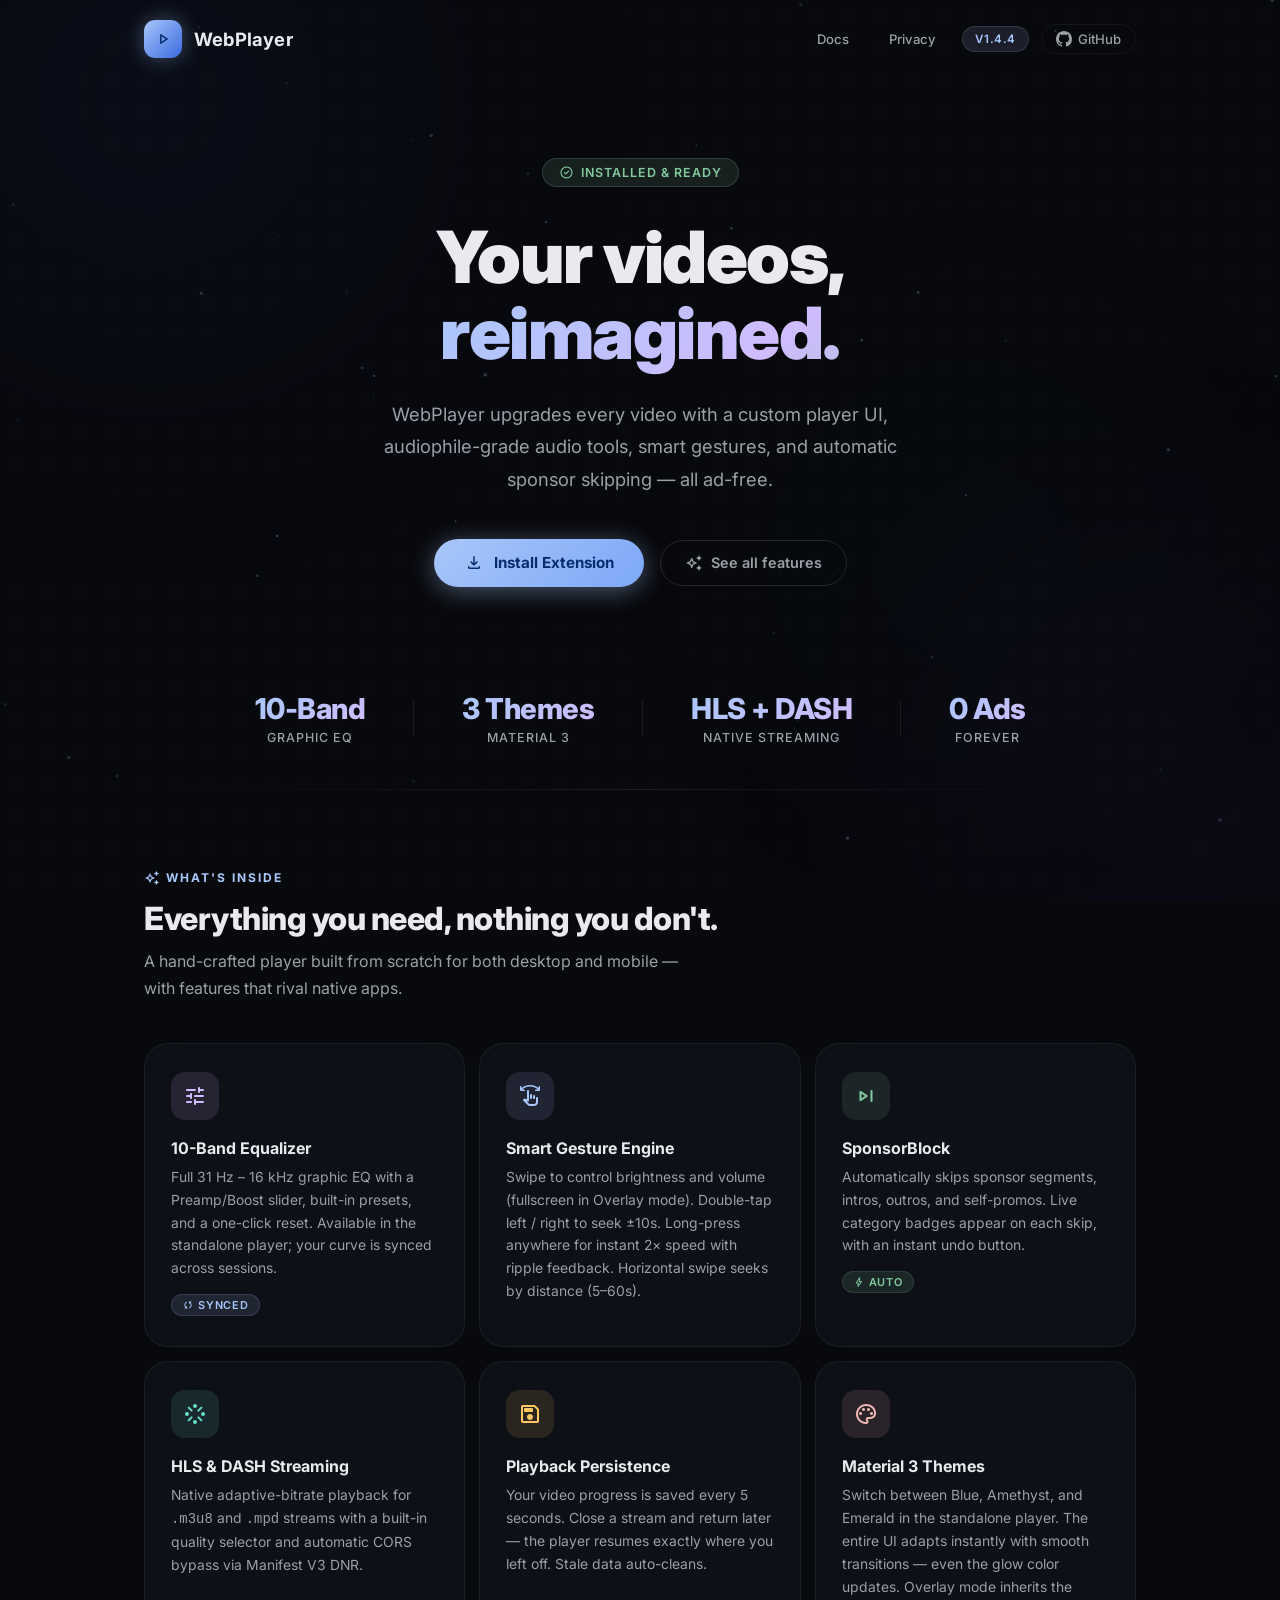
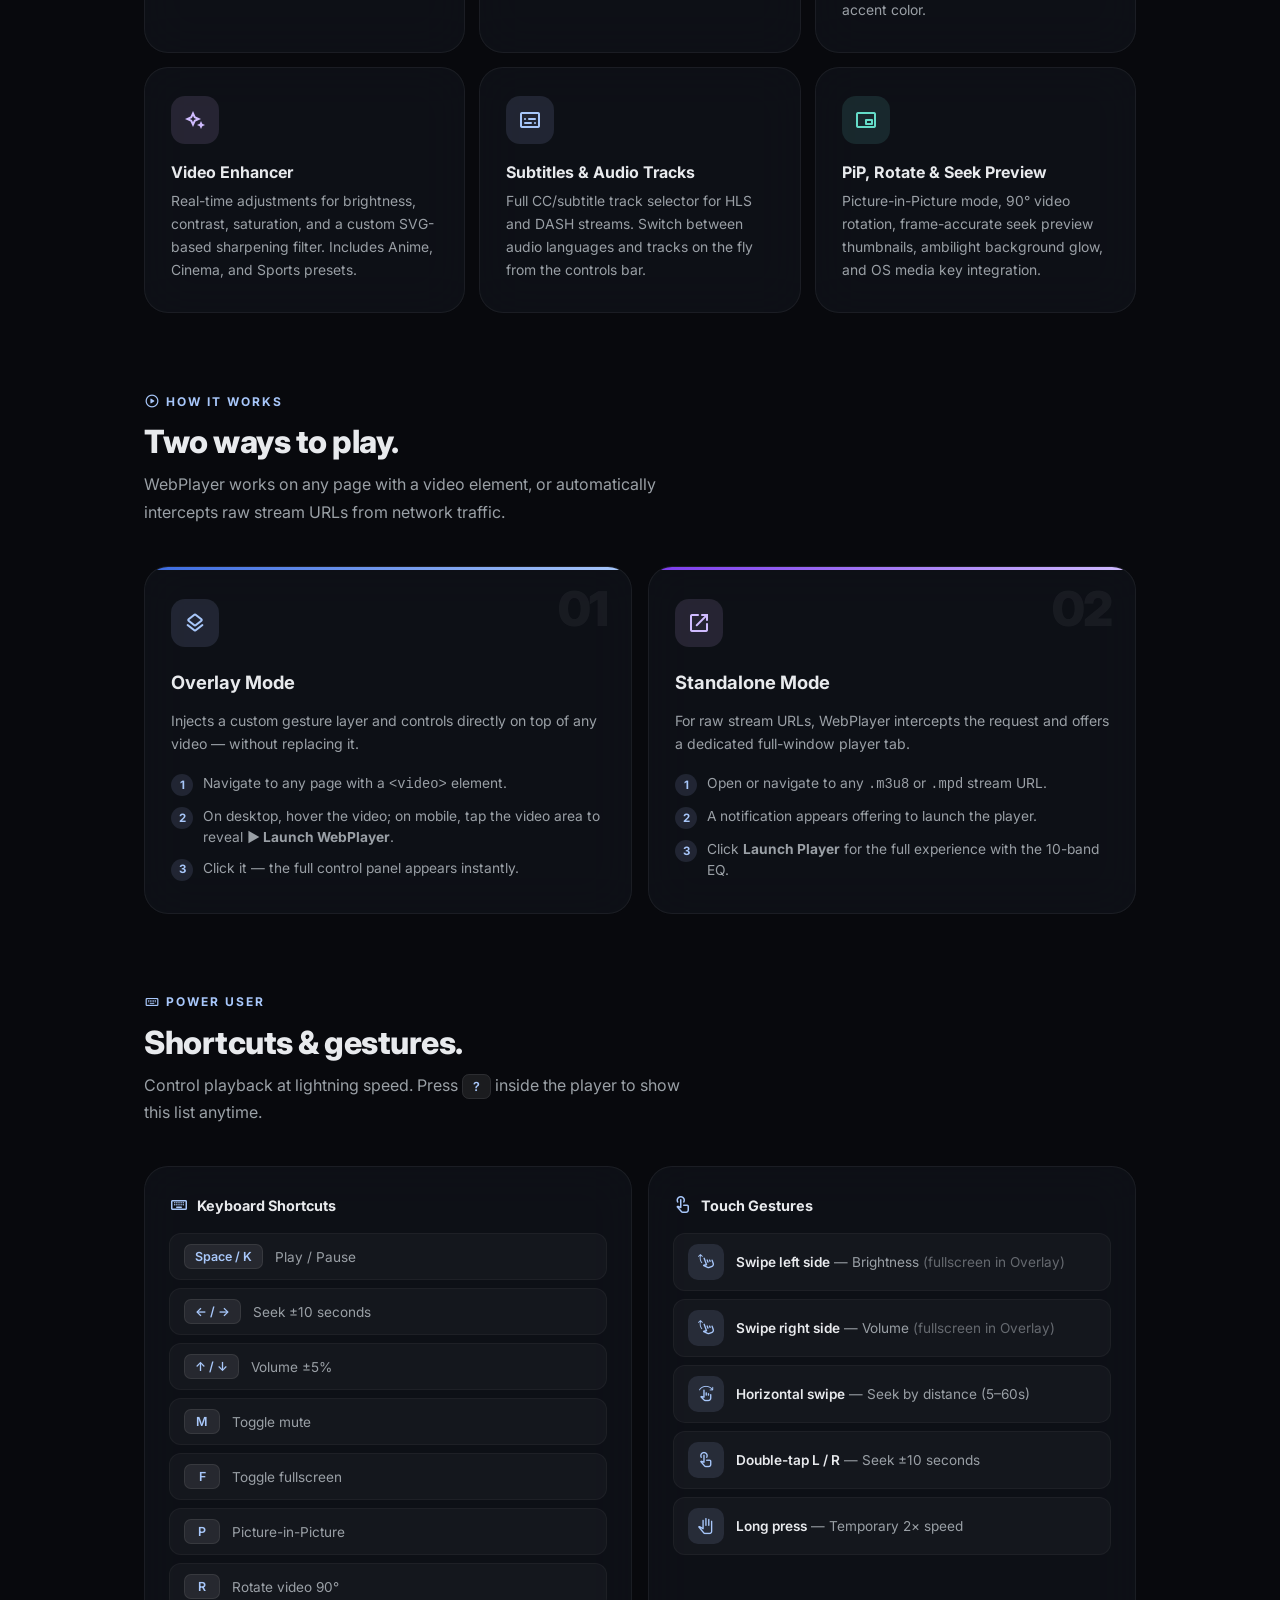
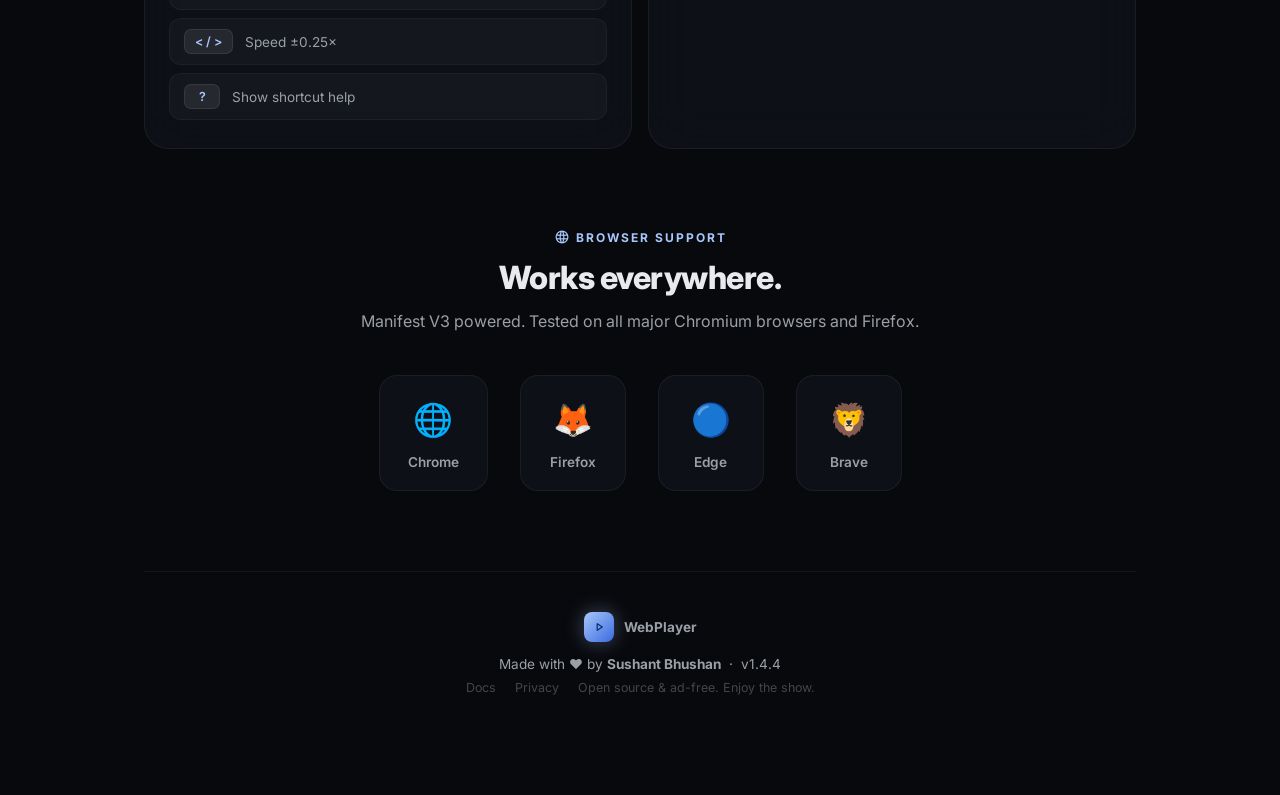
==== commit f4a03b89: "docs: add documentation and landing pages" ====
--- a/docs/index.html
+++ b/docs/index.html
@@ -66,10 +66,6 @@
                     See all features
                 </a>
             </div>
-
-            <div class="hero-visual" style="margin-top: 40px; animation: fade-up 1s 0.3s var(--transition) both;">
-                <img src="assets/player_ui_mockup.jpg" alt="WebPlayer Mockup" style="max-width: 100%; border-radius: 24px; border: var(--glass-border); box-shadow: var(--shadow-lg), var(--shadow-glow);">
-            </div>
         </section>
 
         <!-- Stats -->
@@ -179,10 +175,6 @@
                     <div class="card-desc">Picture-in-Picture mode, 90° video rotation, frame-accurate seek preview thumbnails, ambilight background glow, and OS media key integration.</div>
                 </div>
             </div>
-
-            <div class="hero-visual" style="margin-top: 40px; animation: fade-up 1s 0.3s var(--transition) both;">
-                <img src="assets/player_ui_mockup.jpg" alt="WebPlayer Mockup" style="max-width: 100%; border-radius: 24px; border: var(--glass-border); box-shadow: var(--shadow-lg), var(--shadow-glow);">
-            </div>
         </section>
 
         <!-- How to use -->
@@ -243,10 +235,6 @@
                         </div>
                     </div>
                 </div>
-            </div>
-
-            <div class="hero-visual" style="margin-top: 40px; animation: fade-up 1s 0.3s var(--transition) both;">
-                <img src="assets/player_ui_mockup.jpg" alt="WebPlayer Mockup" style="max-width: 100%; border-radius: 24px; border: var(--glass-border); box-shadow: var(--shadow-lg), var(--shadow-glow);">
             </div>
         </section>
 
@@ -309,10 +297,6 @@
                     </div>
                 </div>
             </div>
-
-            <div class="hero-visual" style="margin-top: 40px; animation: fade-up 1s 0.3s var(--transition) both;">
-                <img src="assets/player_ui_mockup.jpg" alt="WebPlayer Mockup" style="max-width: 100%; border-radius: 24px; border: var(--glass-border); box-shadow: var(--shadow-lg), var(--shadow-glow);">
-            </div>
         </section>
 
         <!-- Browser support -->
@@ -343,10 +327,6 @@
                     <div class="browser-name">Brave</div>
                 </div>
             </div>
-
-            <div class="hero-visual" style="margin-top: 40px; animation: fade-up 1s 0.3s var(--transition) both;">
-                <img src="assets/player_ui_mockup.jpg" alt="WebPlayer Mockup" style="max-width: 100%; border-radius: 24px; border: var(--glass-border); box-shadow: var(--shadow-lg), var(--shadow-glow);">
-            </div>
         </section>
 
         <!-- Footer -->
@@ -368,12 +348,7 @@
     </div>
 
     
-    <!-- Theme Picker -->
-    <div class="theme-picker-widget">
-        <button class="theme-picker-btn theme-btn-blue active" data-theme-val="blue" aria-label="Blue Theme"></button>
-        <button class="theme-picker-btn theme-btn-amethyst" data-theme-val="amethyst" aria-label="Amethyst Theme"></button>
-        <button class="theme-picker-btn theme-btn-emerald" data-theme-val="emerald" aria-label="Emerald Theme"></button>
-    </div>
+    
 
     <script src="assets/welcome.js"></script>
 </body>
--- a/docs/assets/site.css
+++ b/docs/assets/site.css
@@ -689,45 +689,7 @@
     border-bottom: none;
 }
 
-/* ── Theme Picker ── */
-.theme-picker-widget {
-    position: fixed;
-    bottom: 24px;
-    right: 24px;
-    background: var(--surface);
-    backdrop-filter: blur(24px);
-    border: var(--glass-border);
-    padding: 10px;
-    border-radius: 30px;
-    display: flex;
-    gap: 10px;
-    z-index: 100;
-    box-shadow: var(--shadow-lg);
-    animation: fade-up 0.8s 0.2s both;
-}
-
-.theme-picker-btn {
-    width: 28px;
-    height: 28px;
-    border-radius: 50%;
-    border: 2px solid transparent;
-    cursor: pointer;
-    transition: transform 0.2s, border-color 0.2s;
-    background-clip: padding-box;
-}
-
-.theme-picker-btn:hover {
-    transform: scale(1.15);
-}
-
-.theme-picker-btn.active {
-    border-color: #FFF;
-    transform: scale(1.1);
-}
-
-.theme-btn-blue { background-color: #A8C7FA; }
-.theme-btn-amethyst { background-color: #D0BCFF; }
-.theme-btn-emerald { background-color: #82C99E; }
+
 
 /* ── Polished Navigation & Cards ── */
 .topbar-right .github-link {
